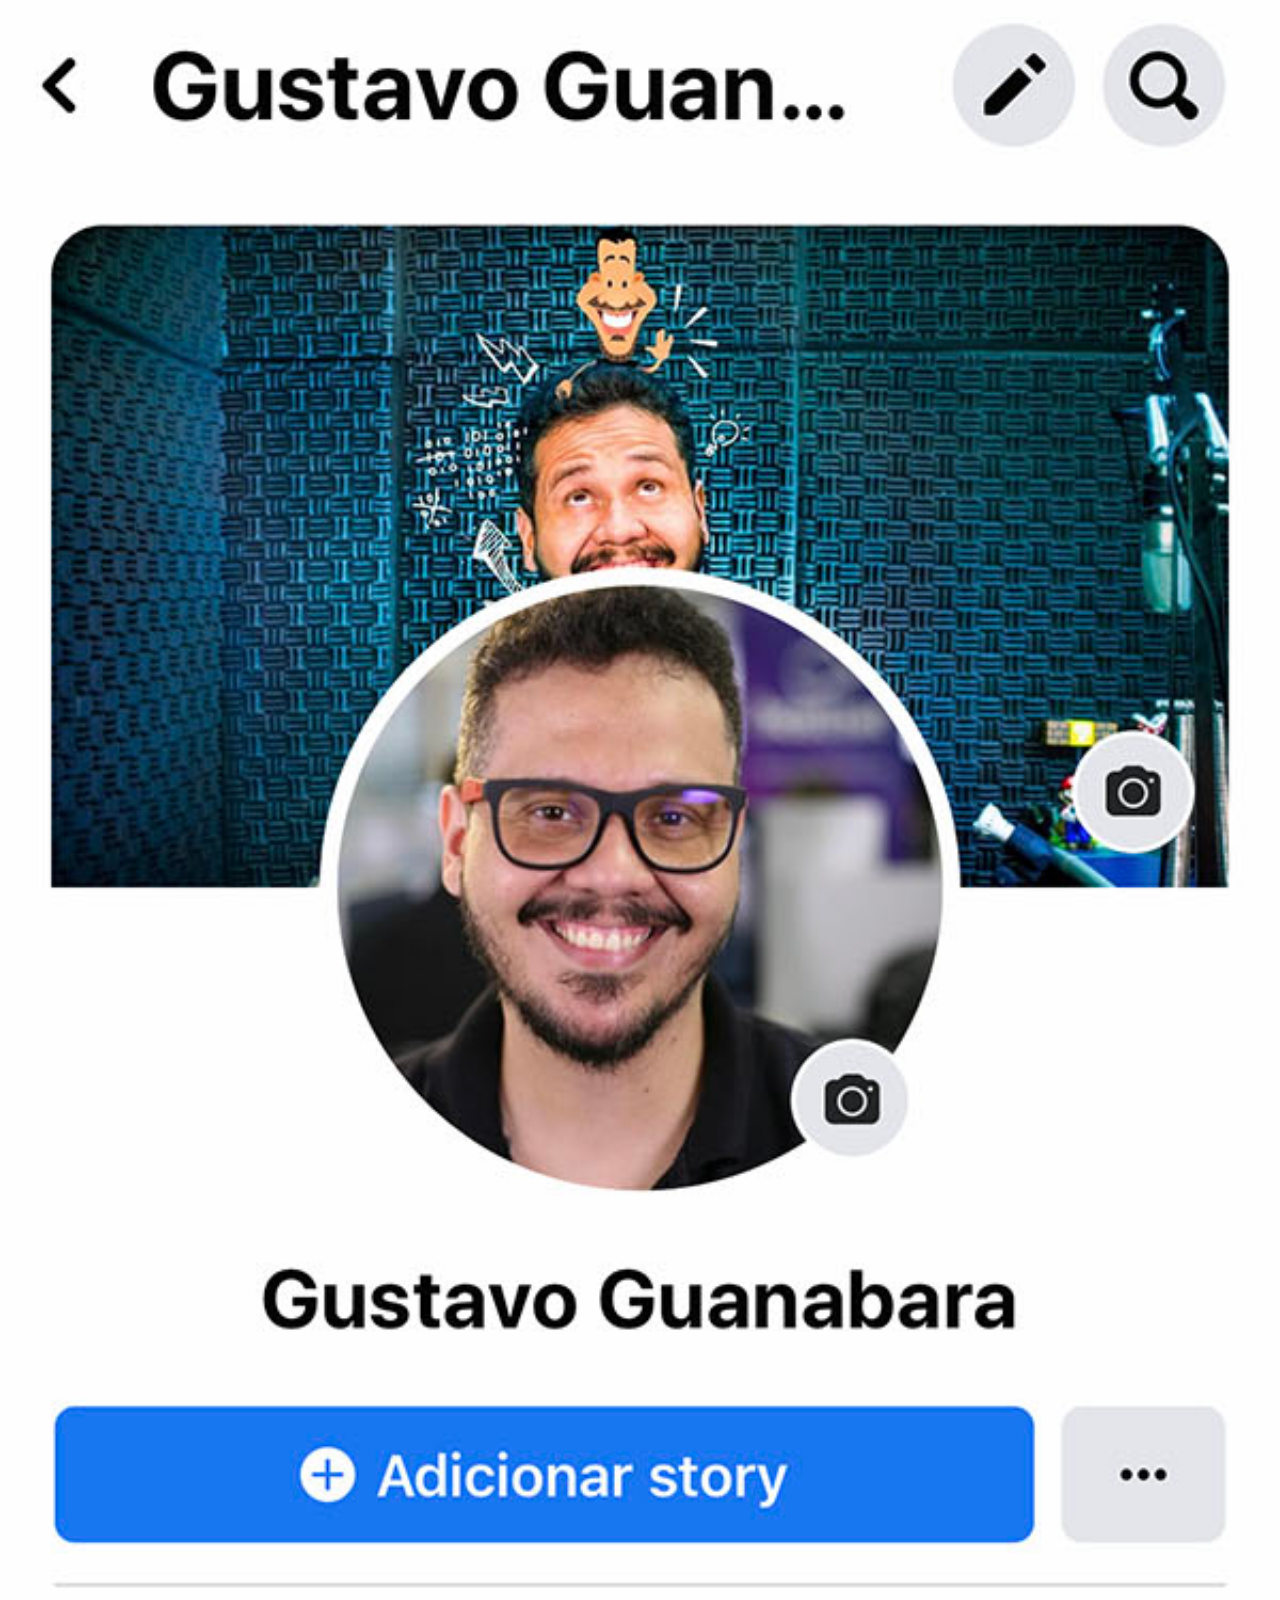
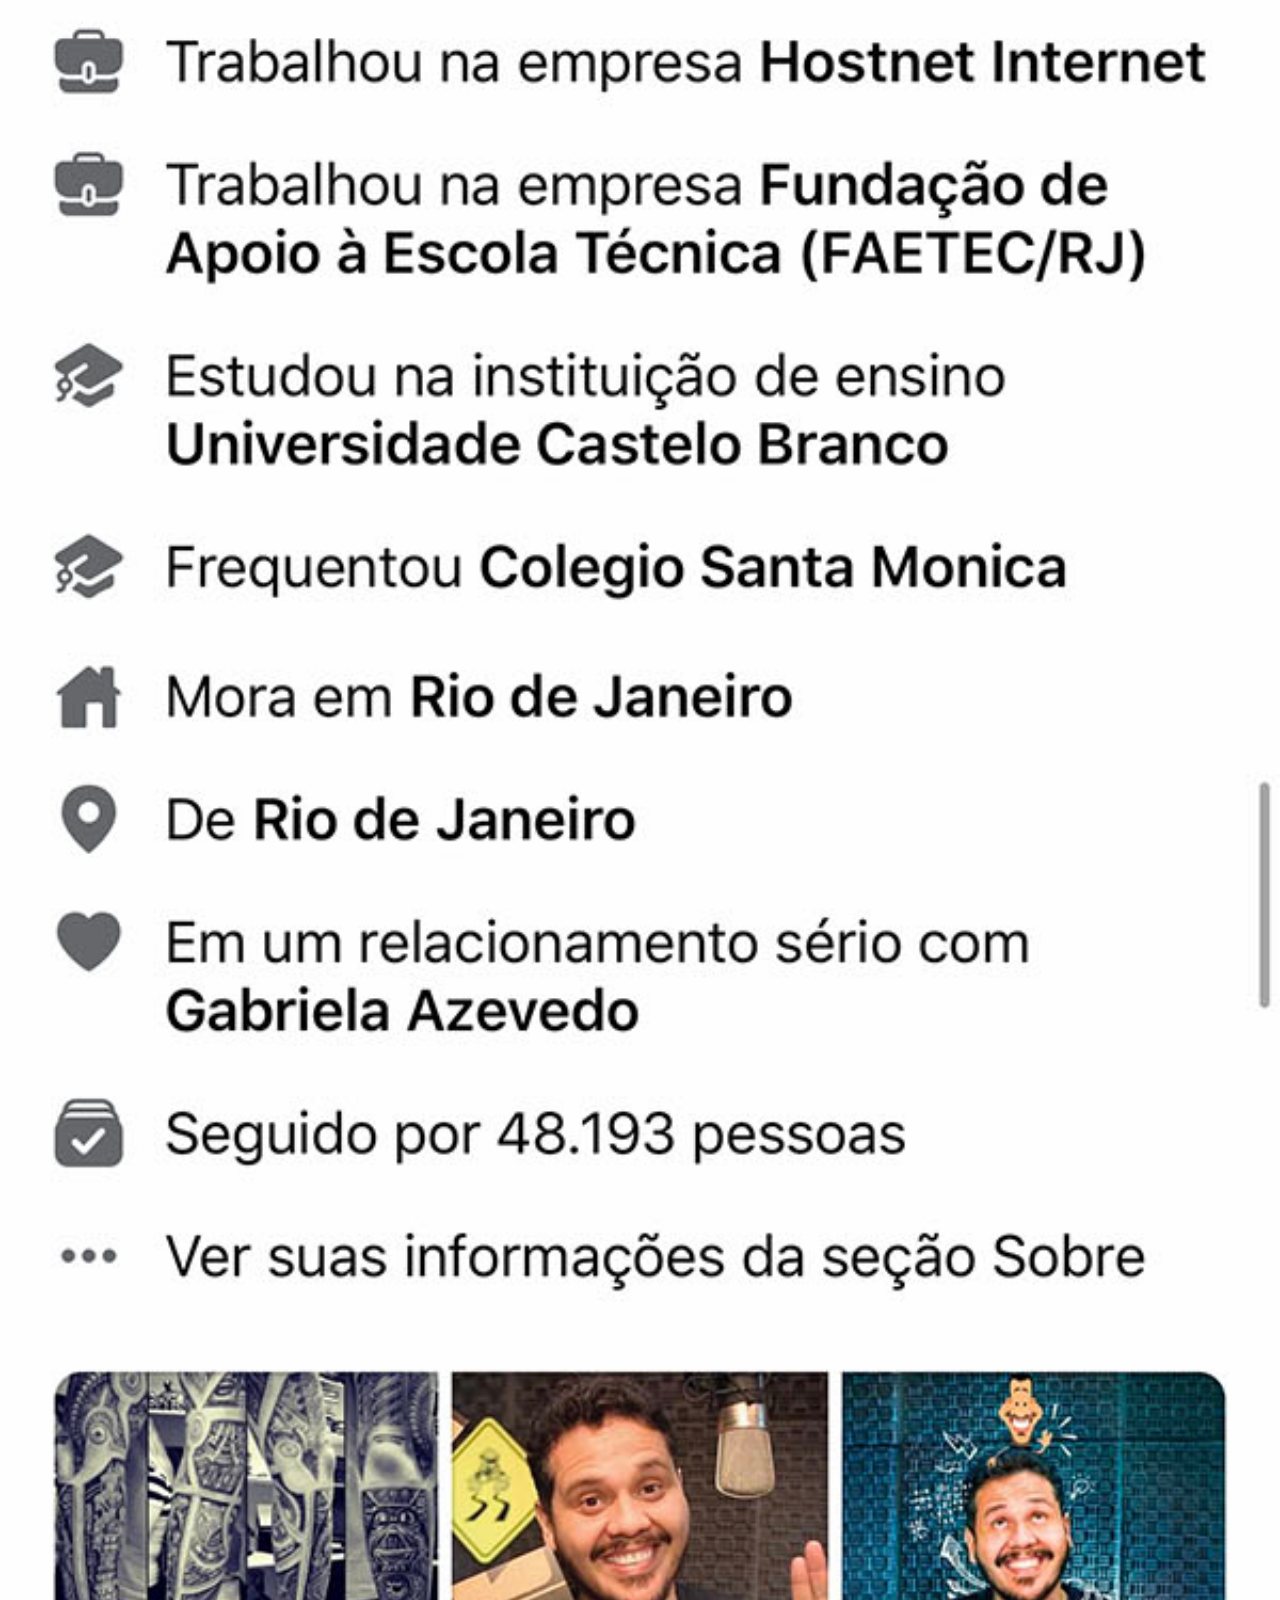
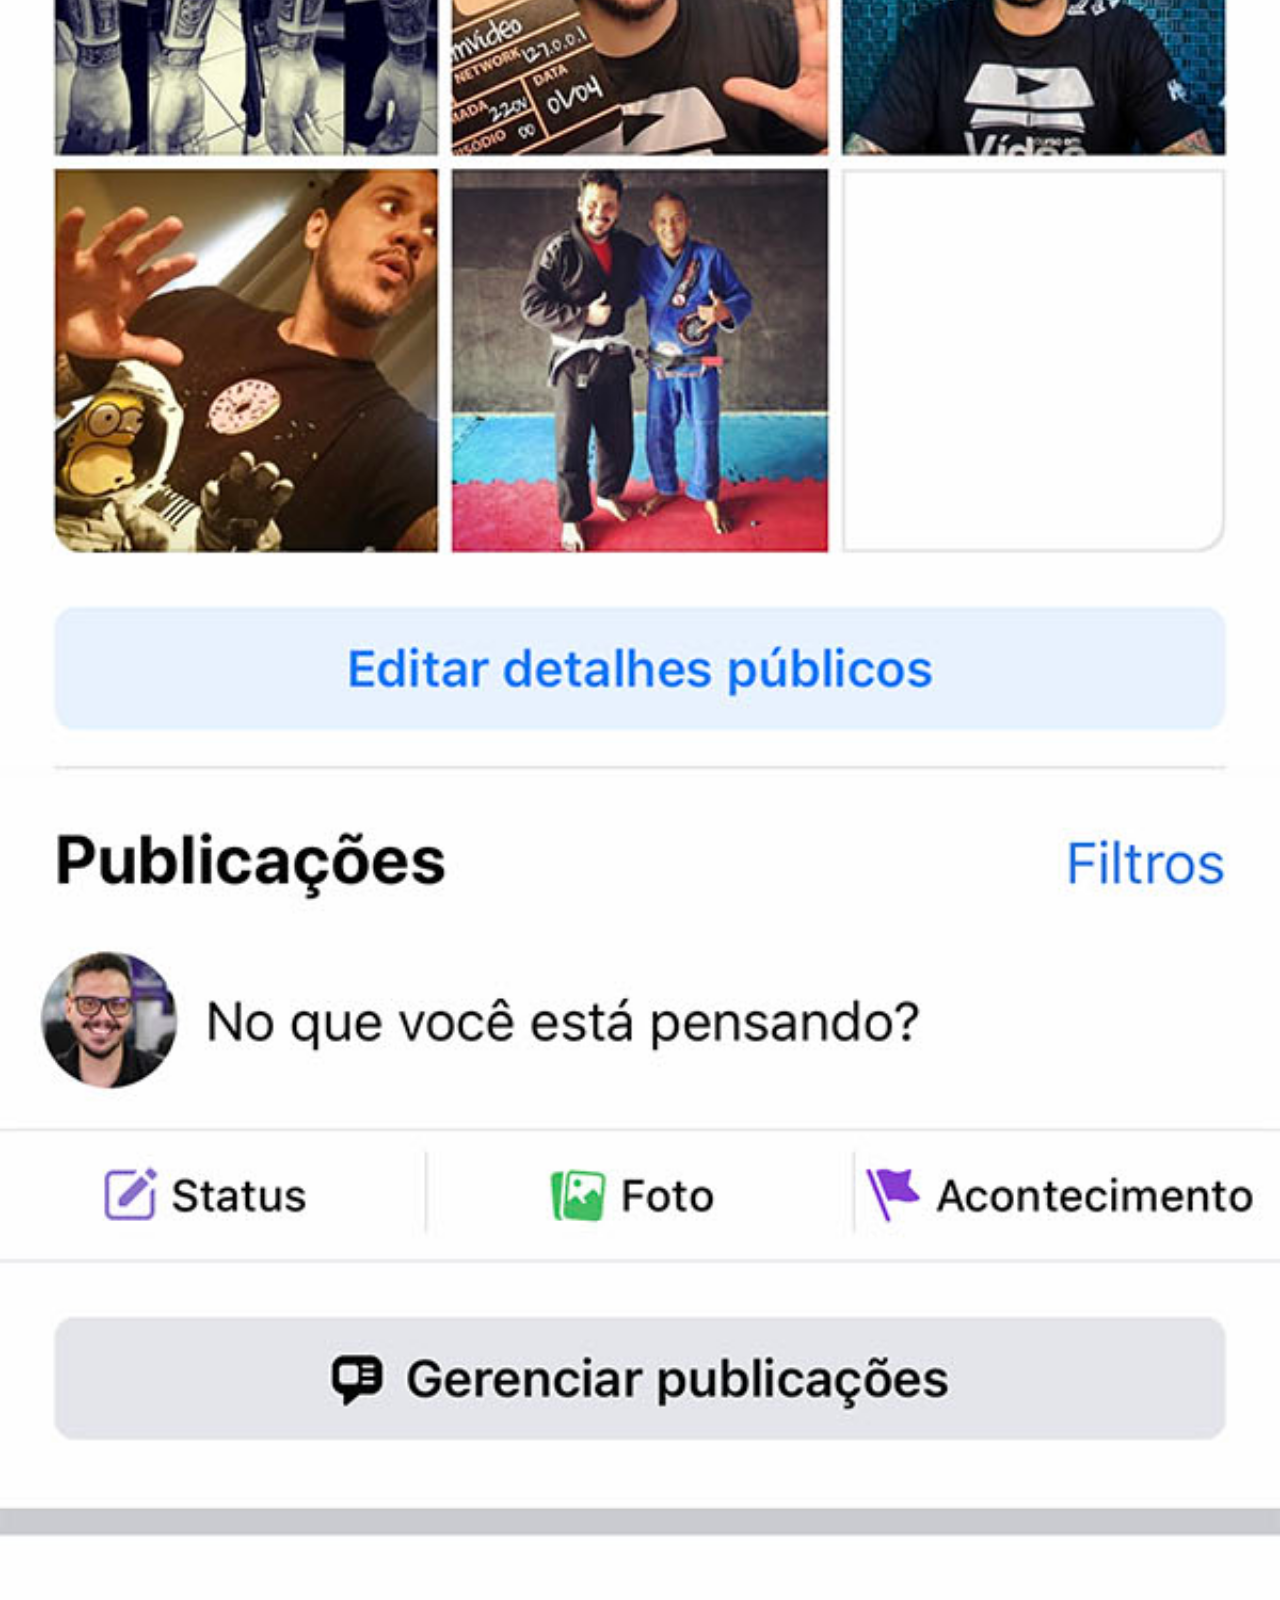
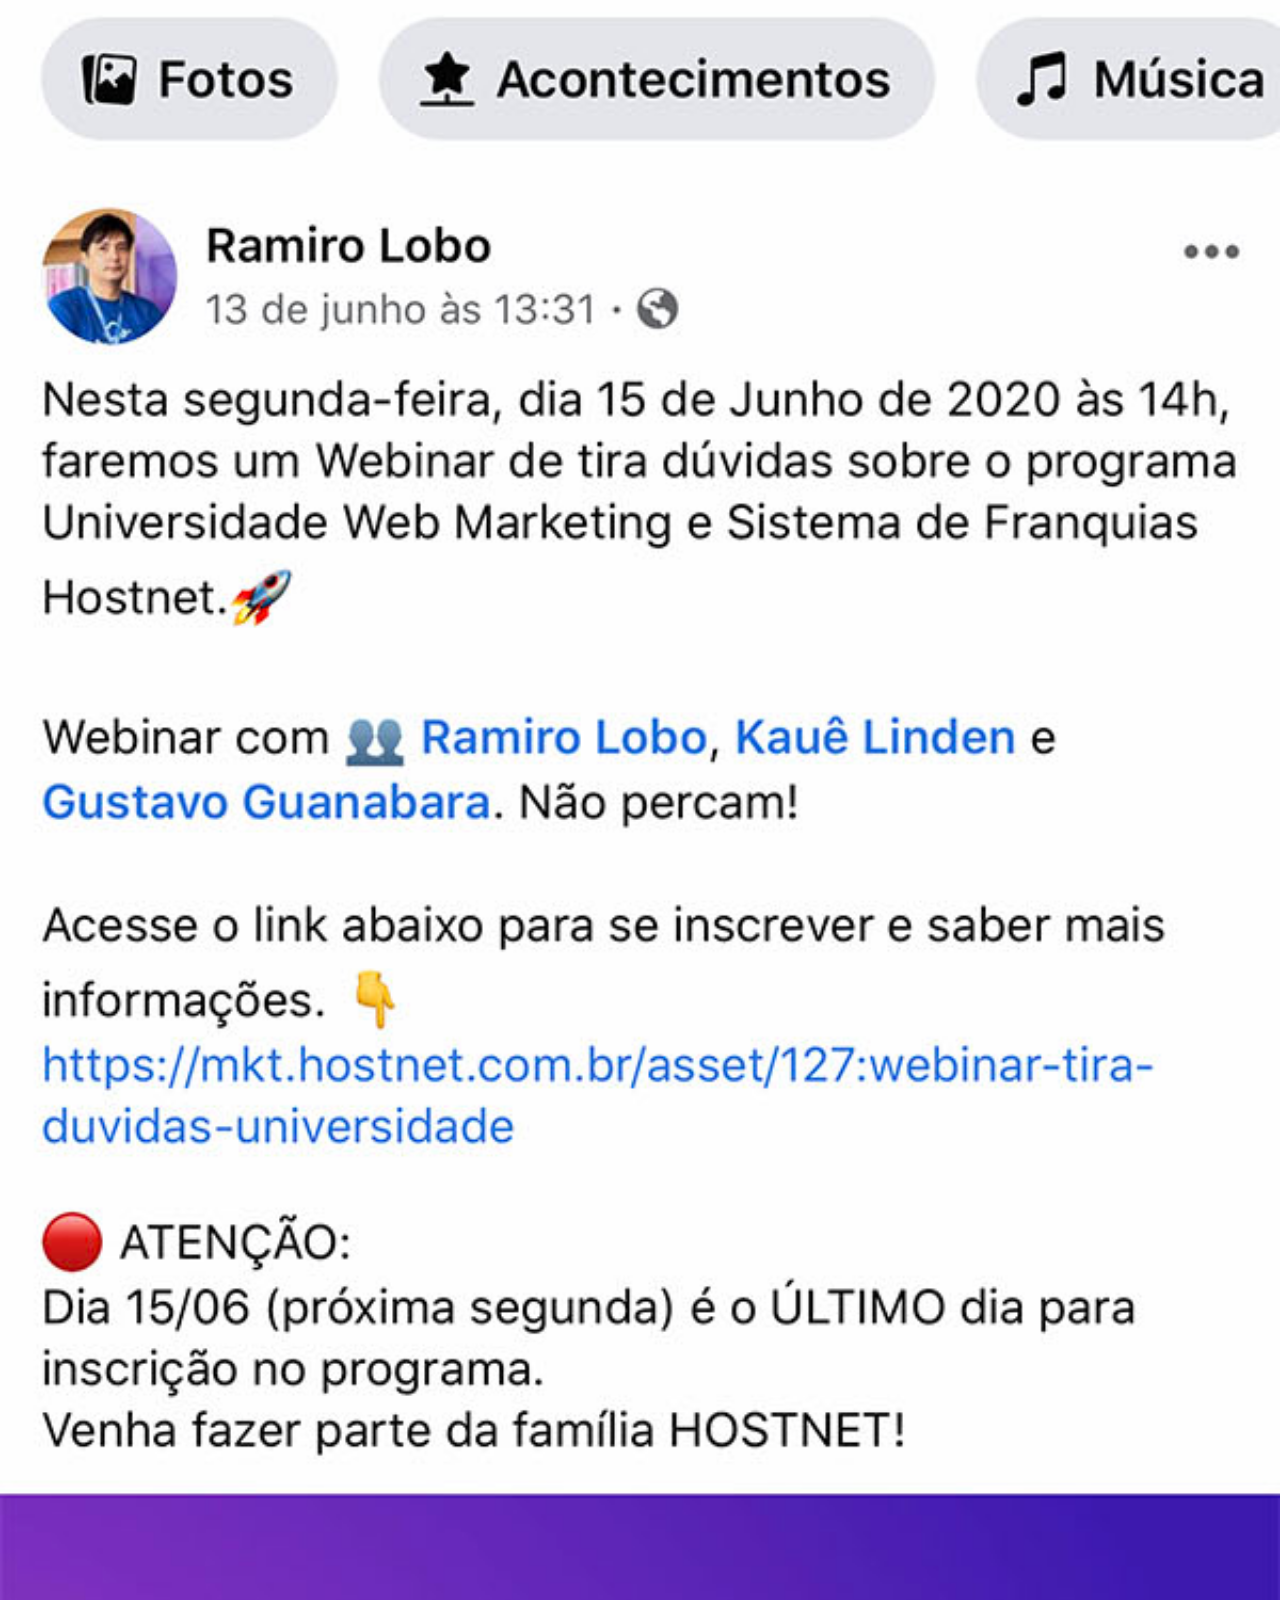
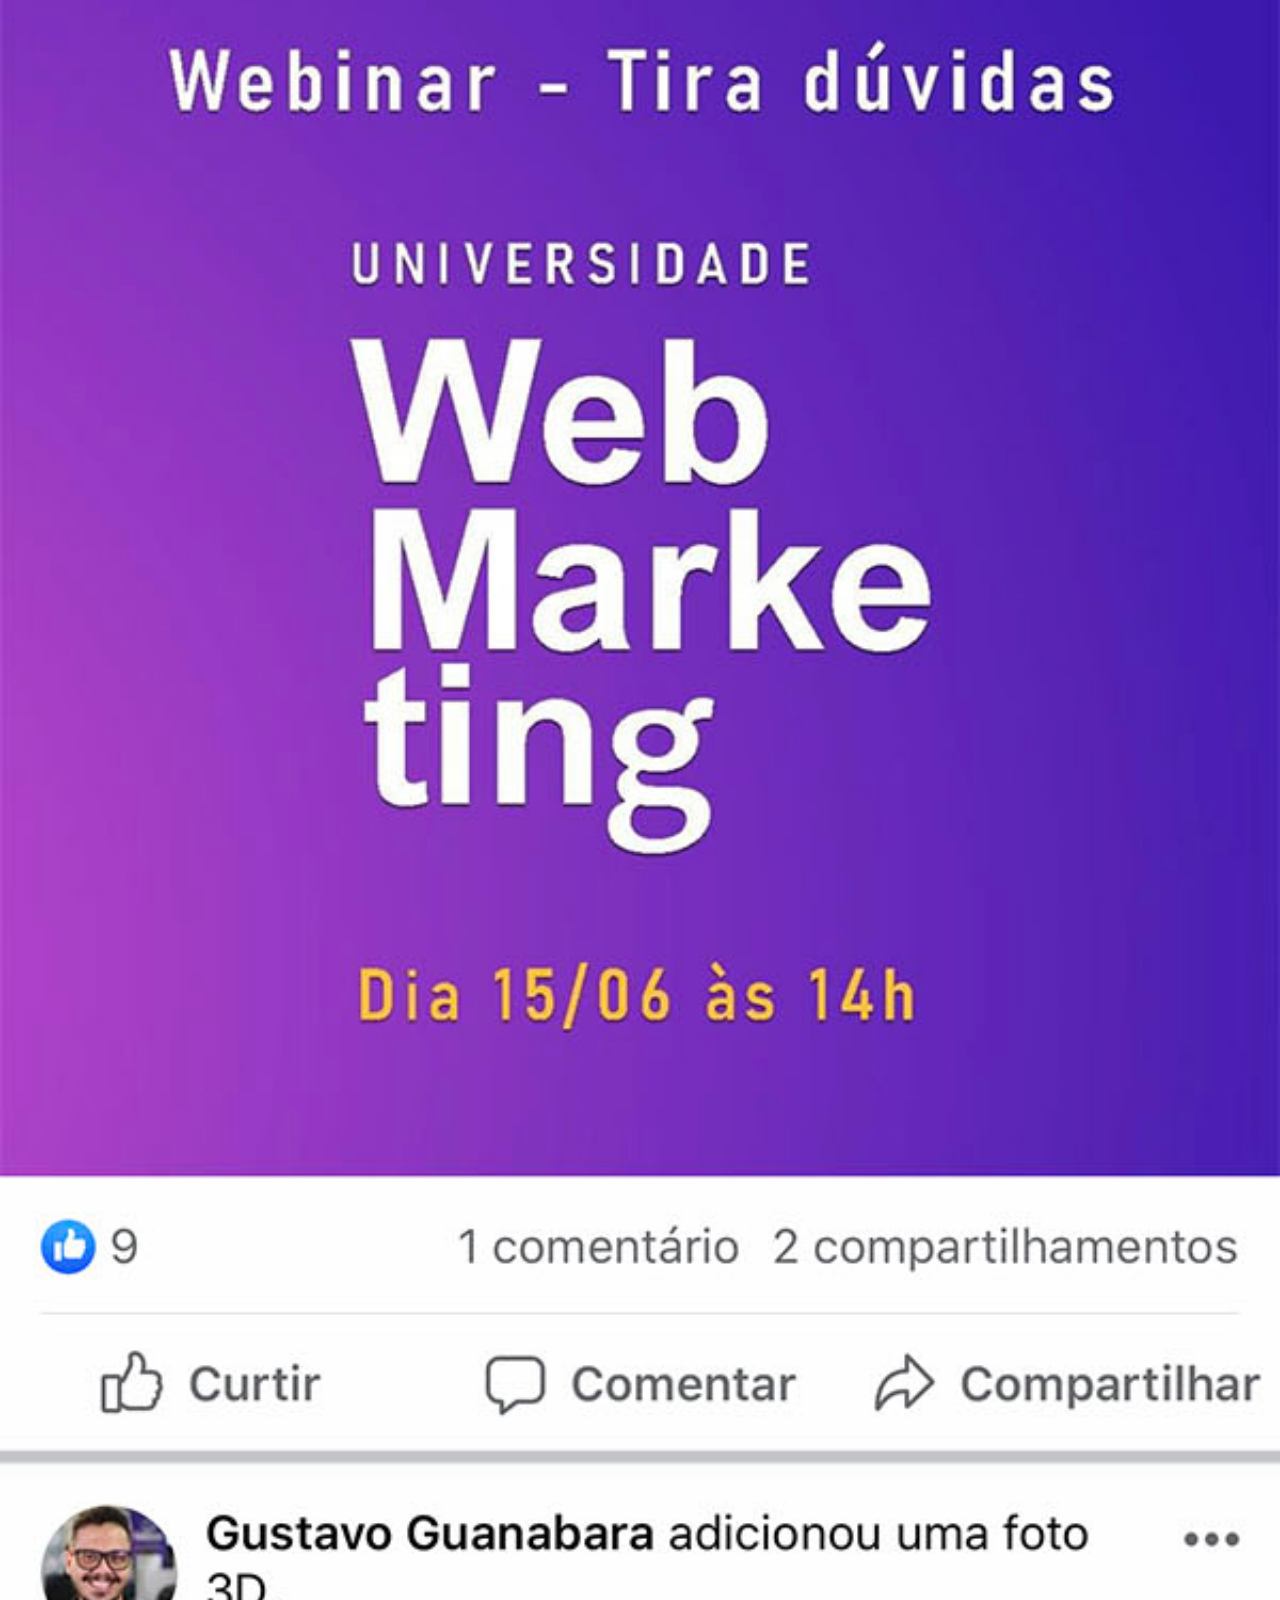
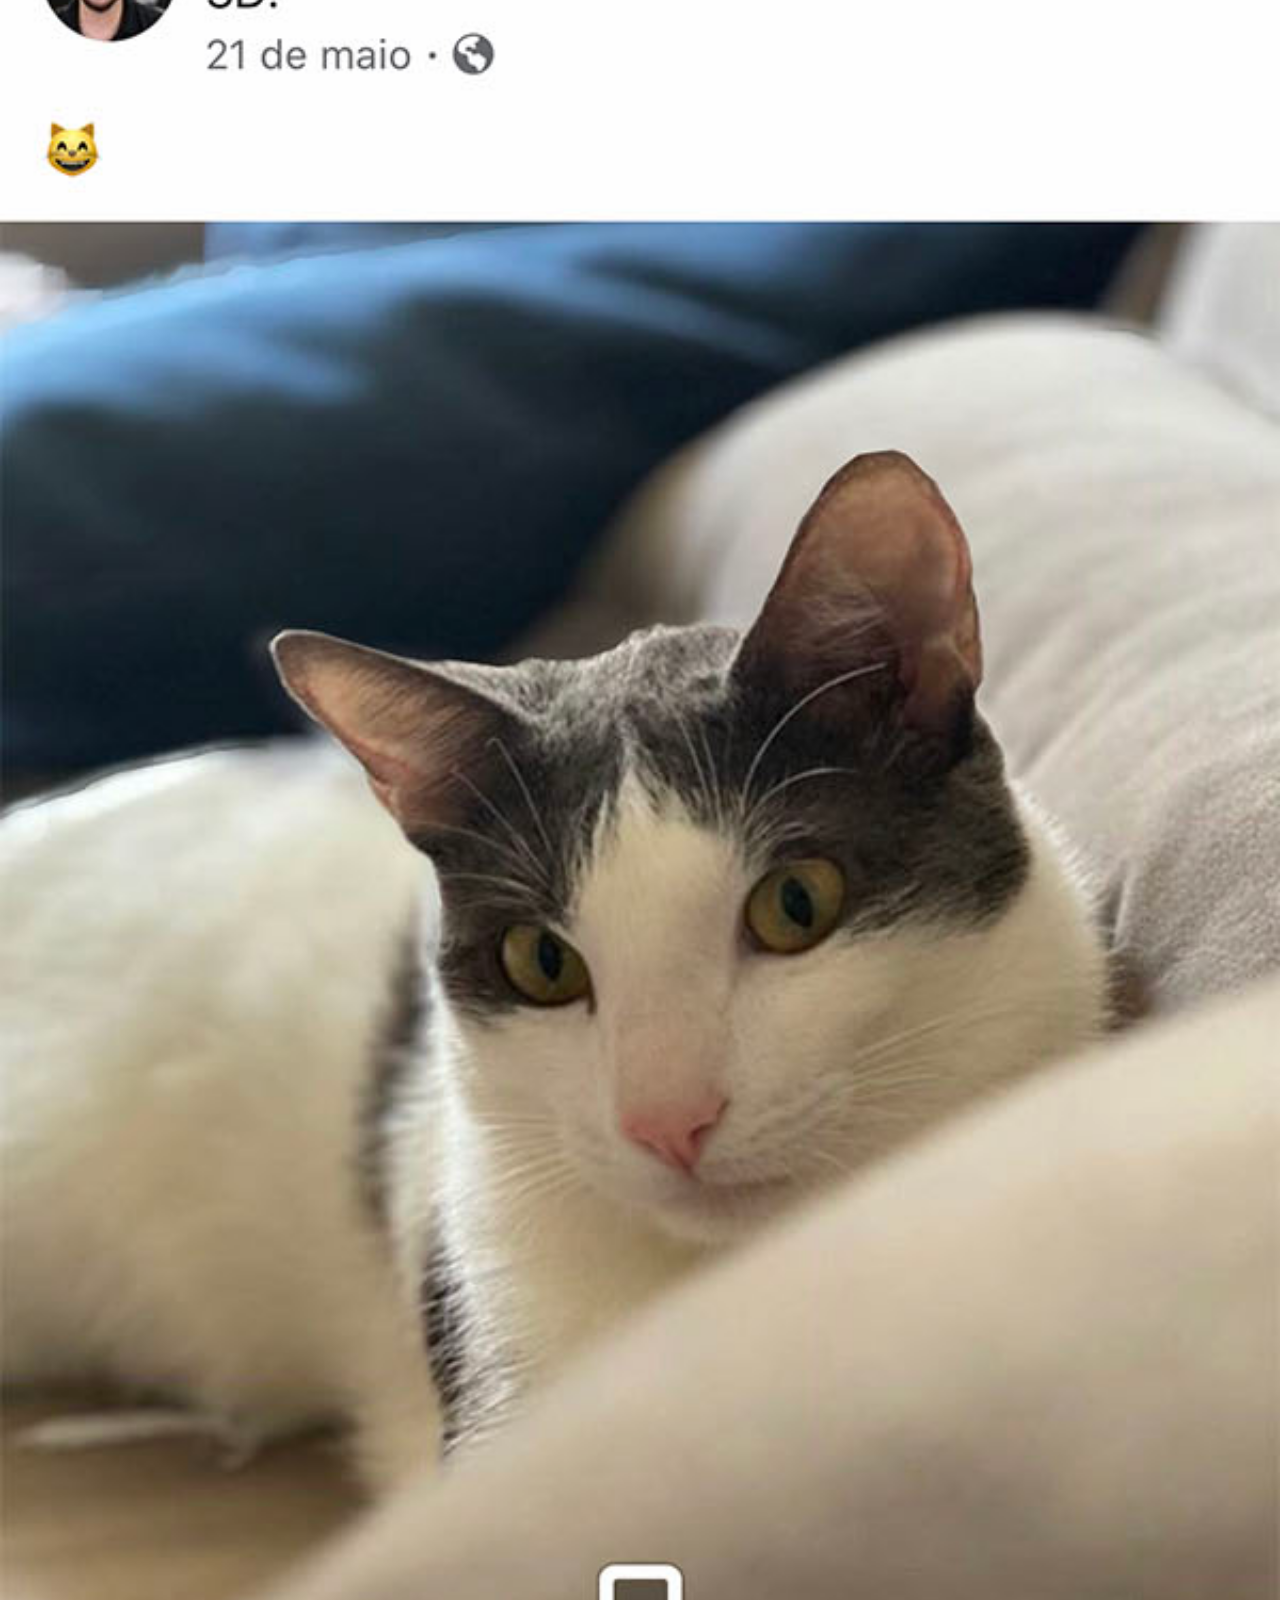
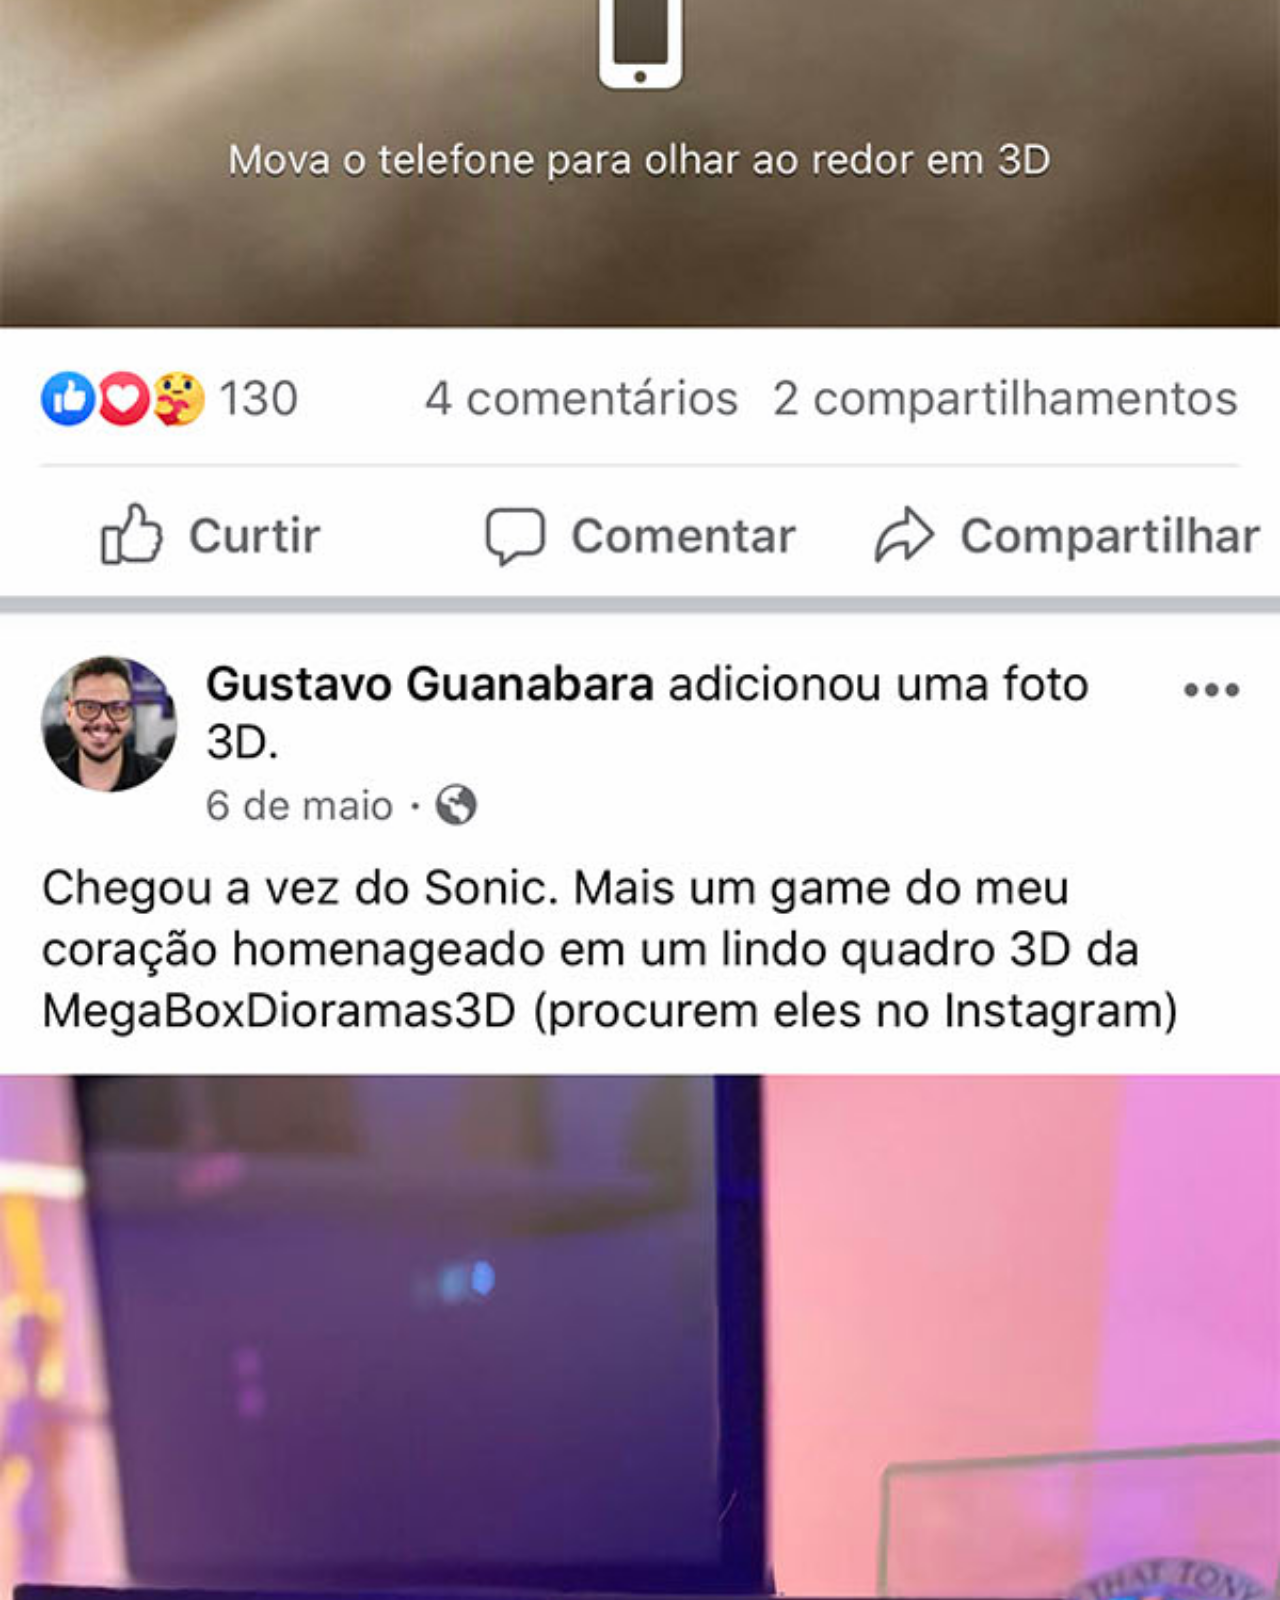
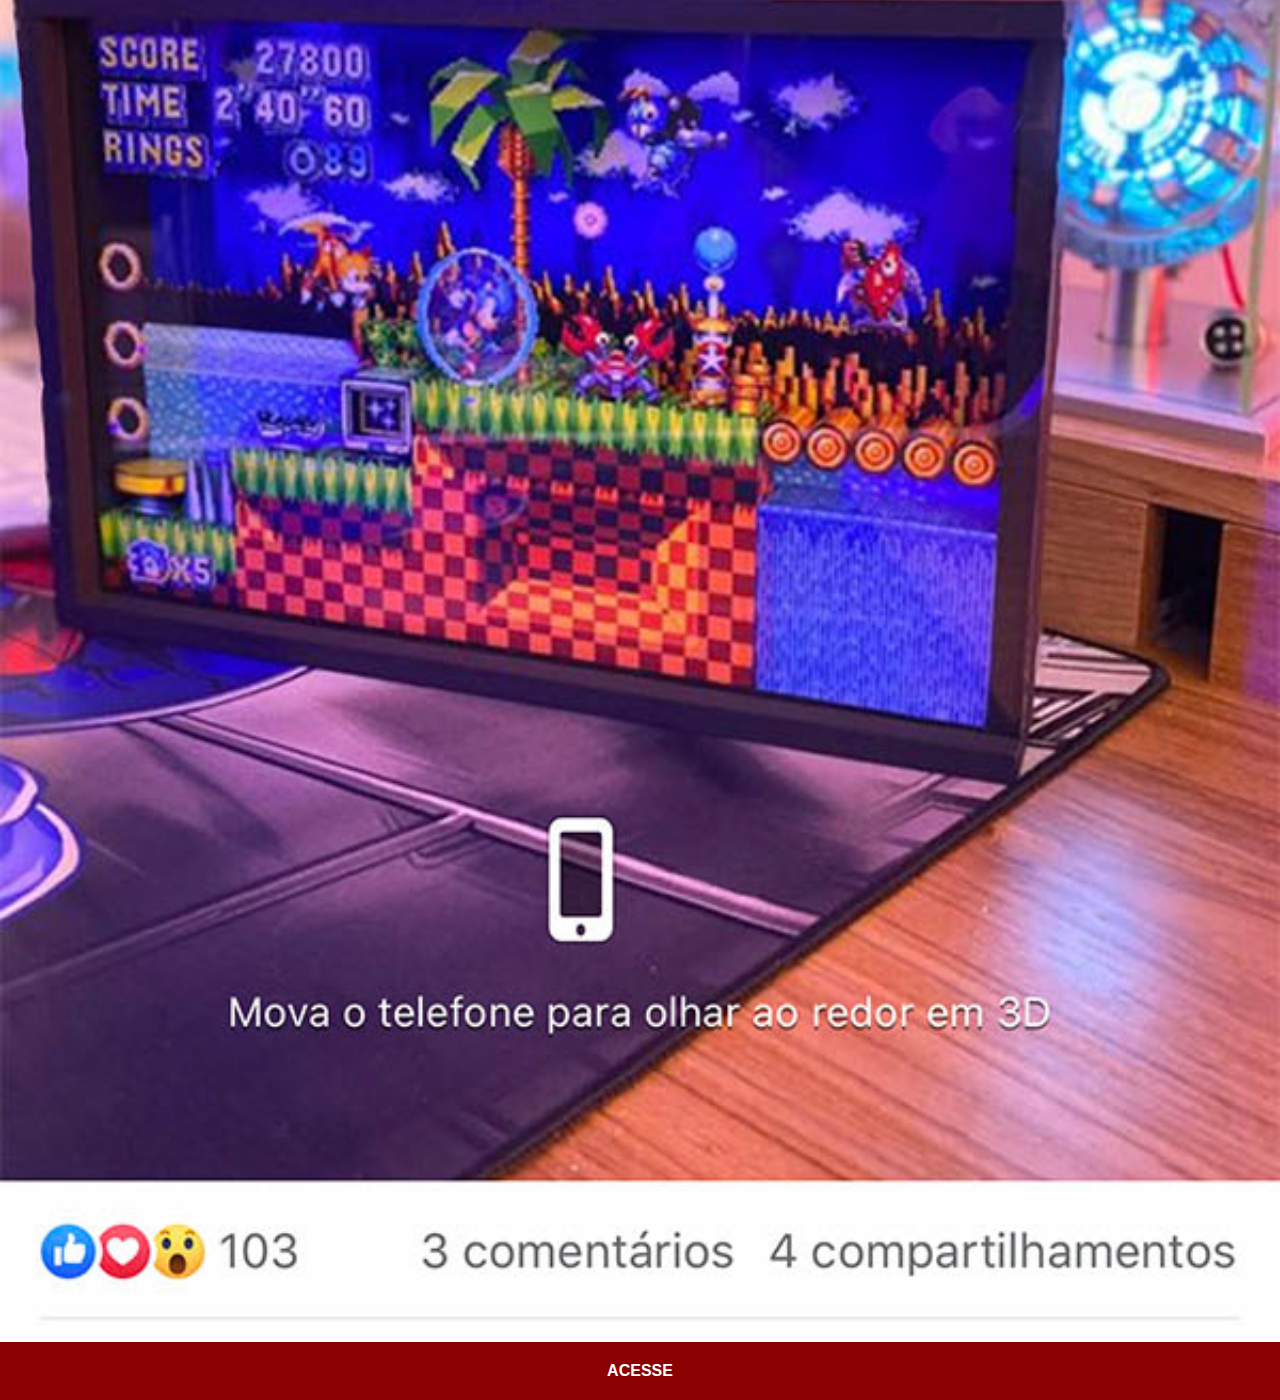
==== facebook.html @ 5b729578 "Projeto Pronto" ====
<!DOCTYPE html>
<html lang="pt-br">
<head>
    <meta charset="UTF-8">
    <meta name="viewport" content="width=device-width, initial-scale=1.0">
    <title>facebook</title>
    <link rel="stylesheet" href="estilos/socials.css">
</head>
<body>
    <img src="imagens/tela-facebook.jpg" alt="facebook">
    <a href="https://www.facebook.com/gustavoguanabara" target="_blank">ACESSE
    </a>
</body>
</html>
---- estilos/socials.css ----
@charset "UTF-8";

  *{
    margin: 0px;
    padding: 0px;
    font-family: Arial, Helvetica, sans-serif;
   }

   /*TIRAR O SCROLL DA PAGINA
   Para tirar o scroll foi utilizado esse webkit*/
   ::-webkit-scrollbar{
    width: 0px;
    height: 0px;
   }

   img{
    width: 100vw;
   }

   a{
    display: block;
    color: white;
    background-color: darkred;
    padding: 20px;
    text-align: center;
    font-weight: bolder;
    text-decoration: none;
   }
   a:hover{
    background-color: red;
   }
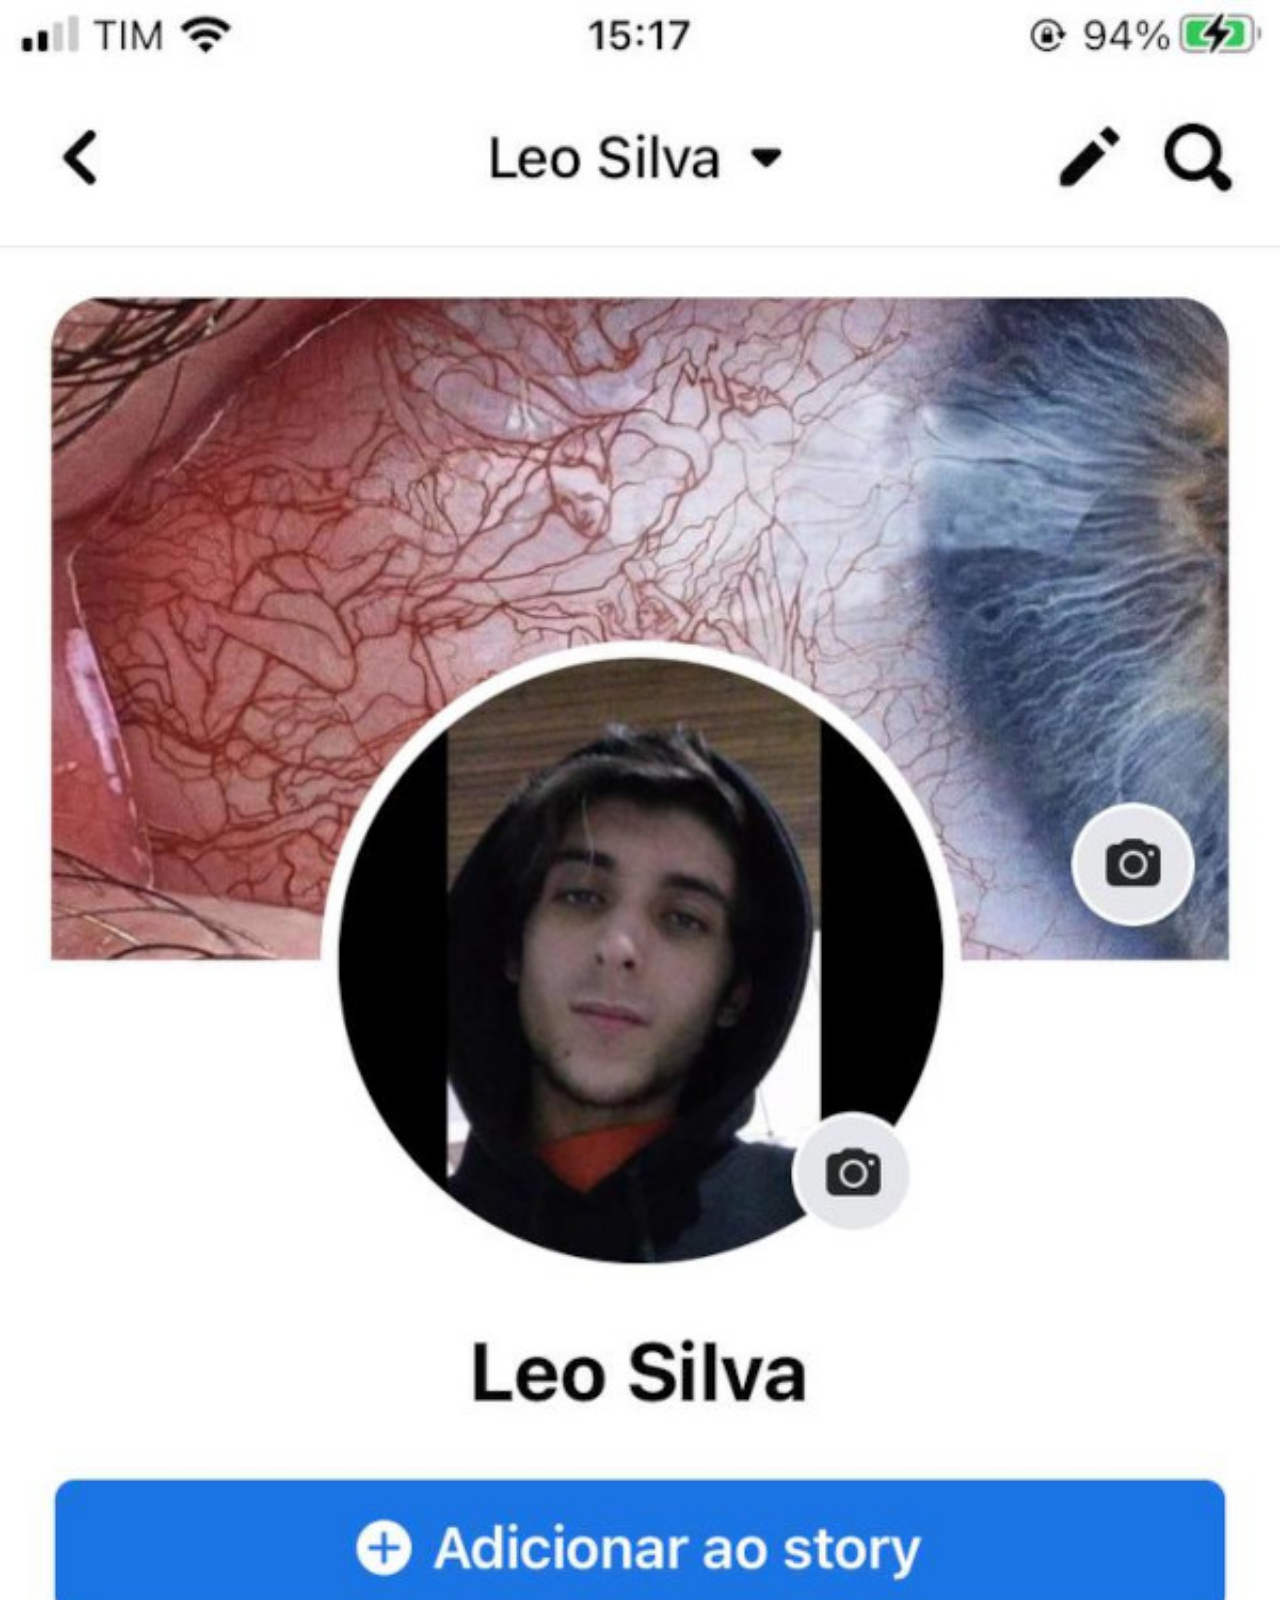
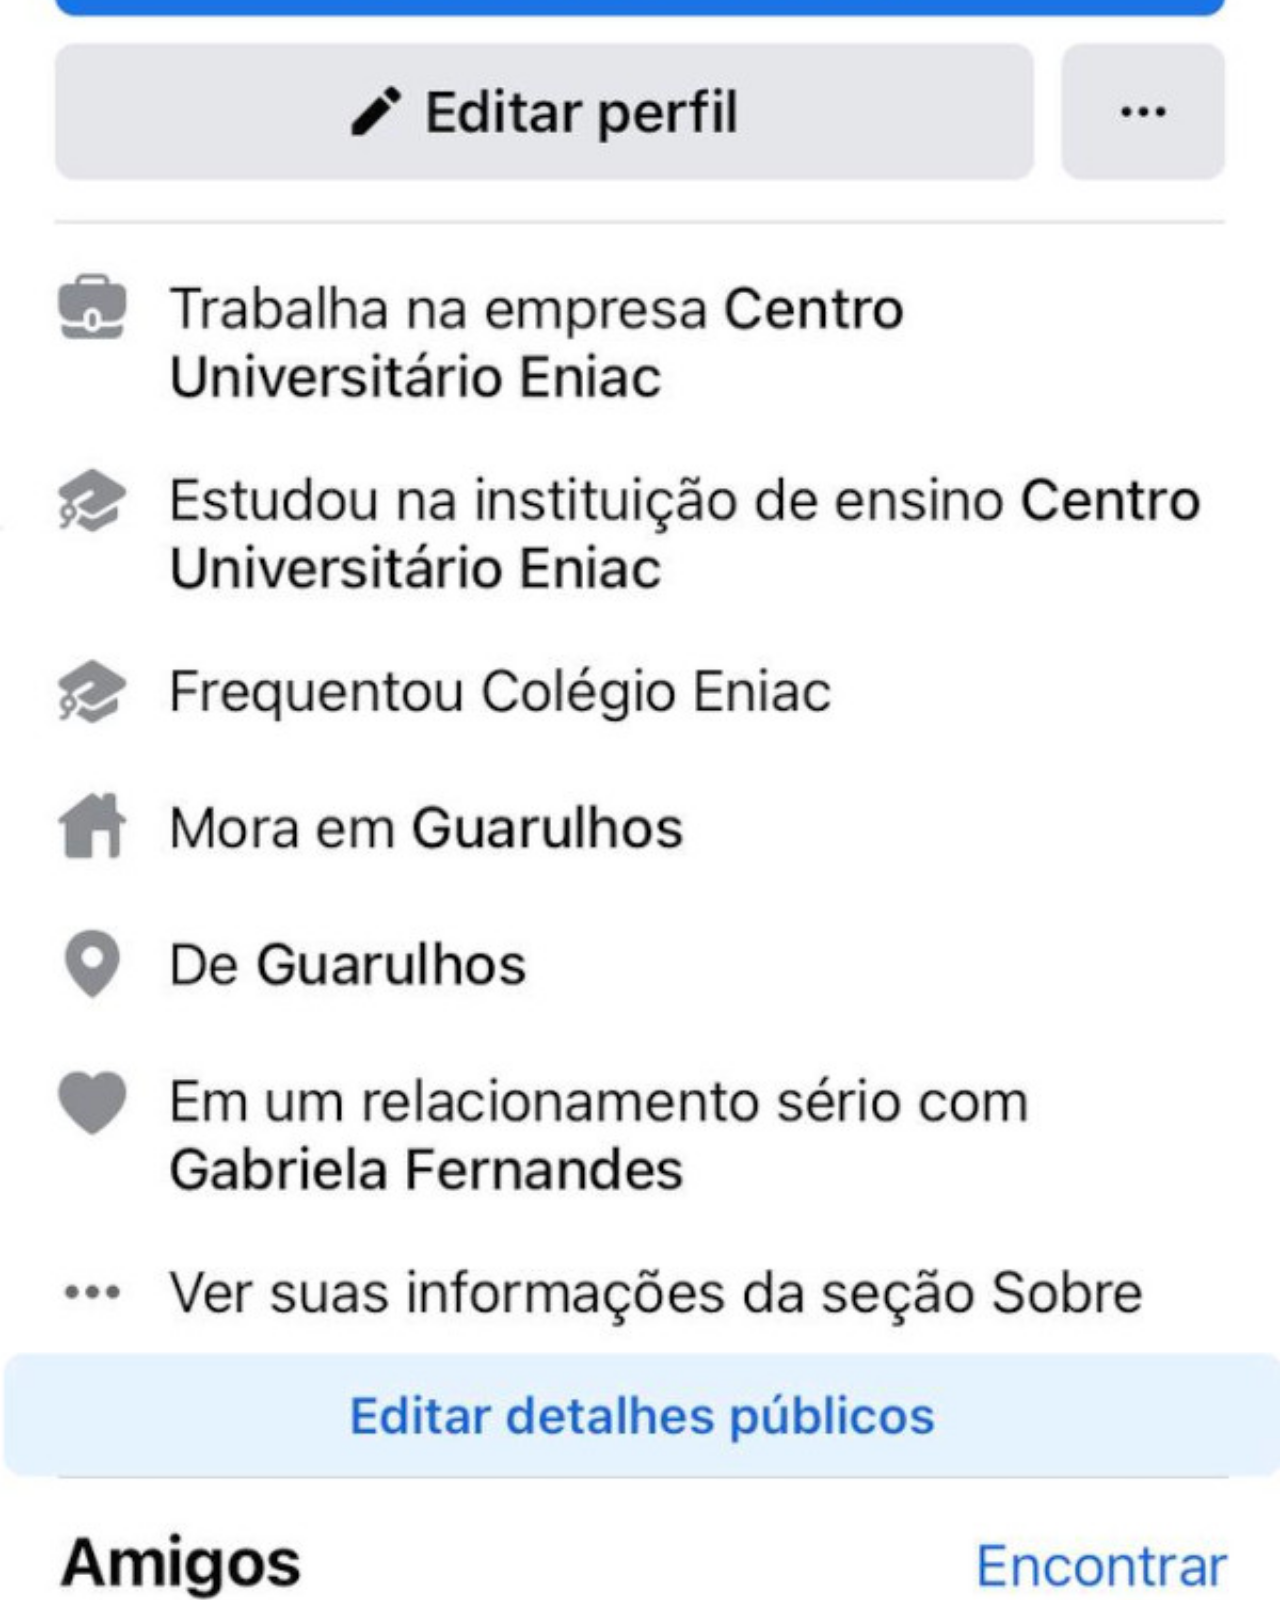
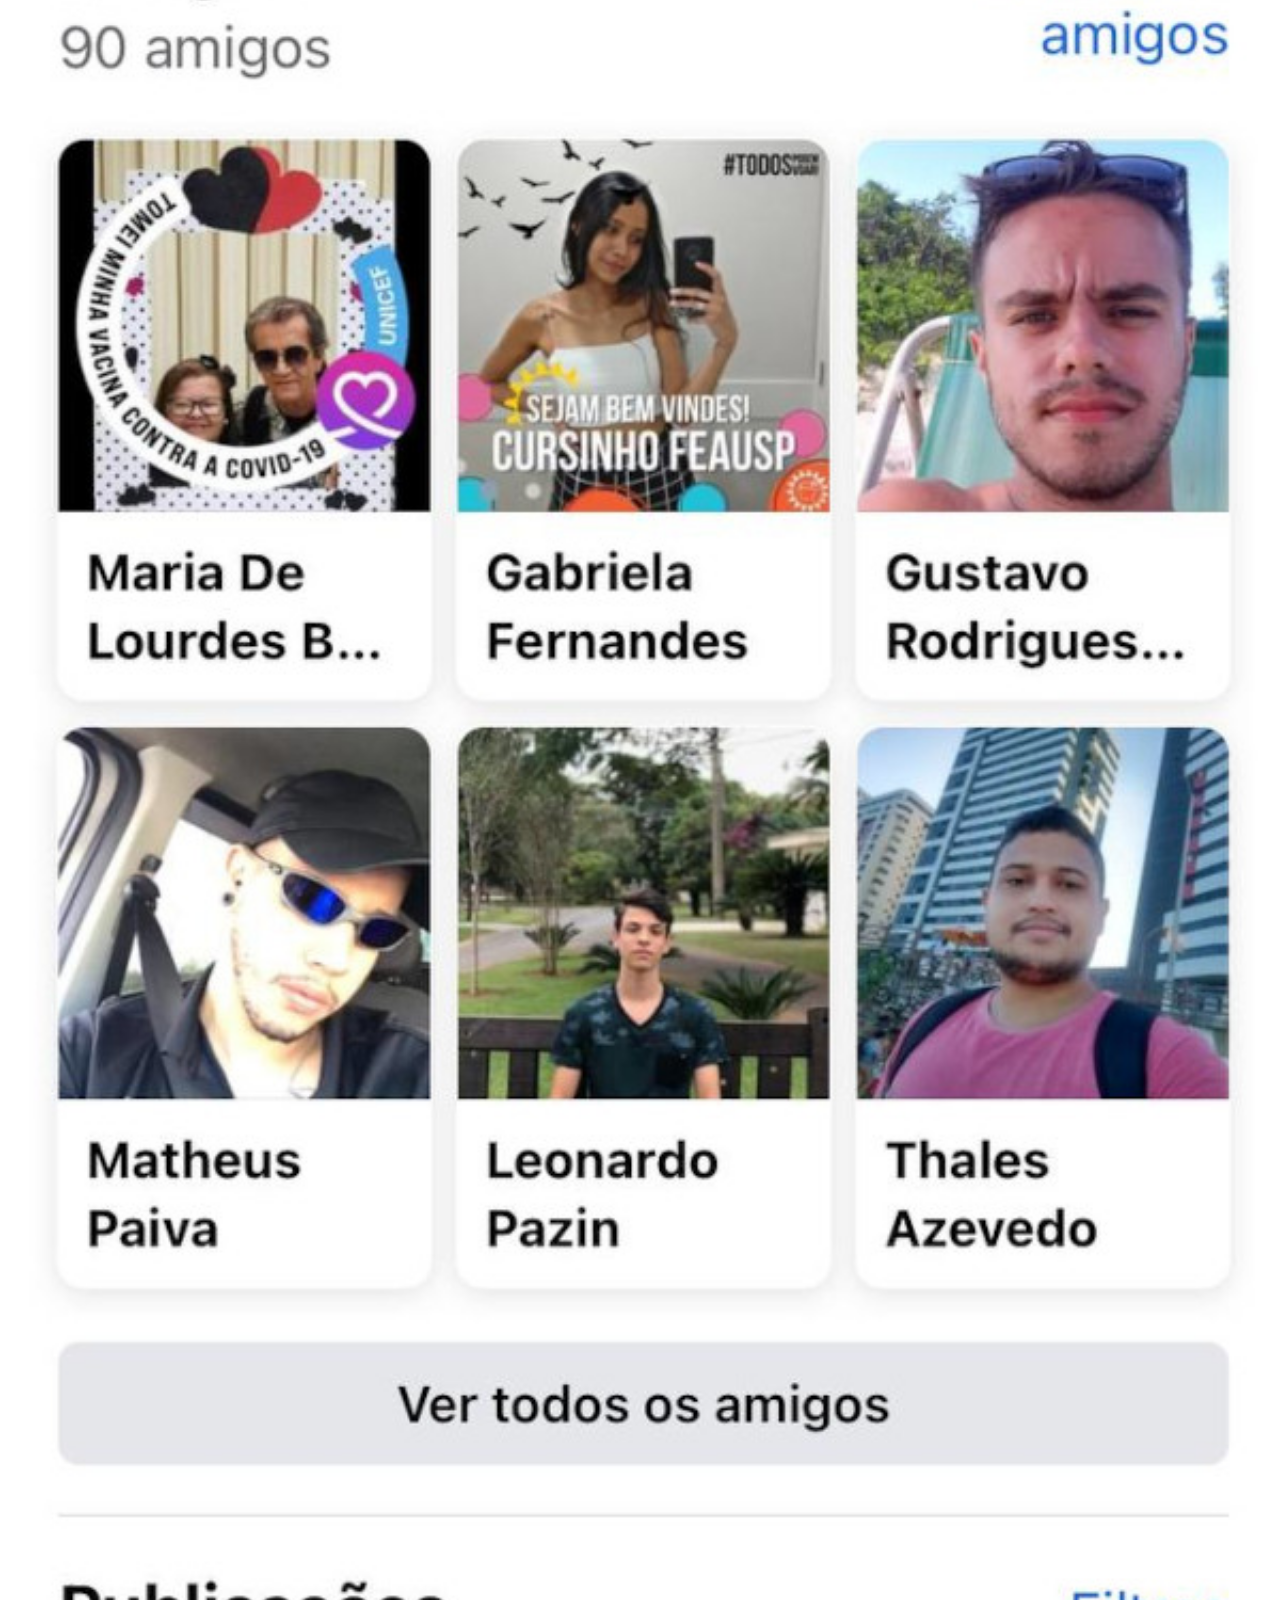
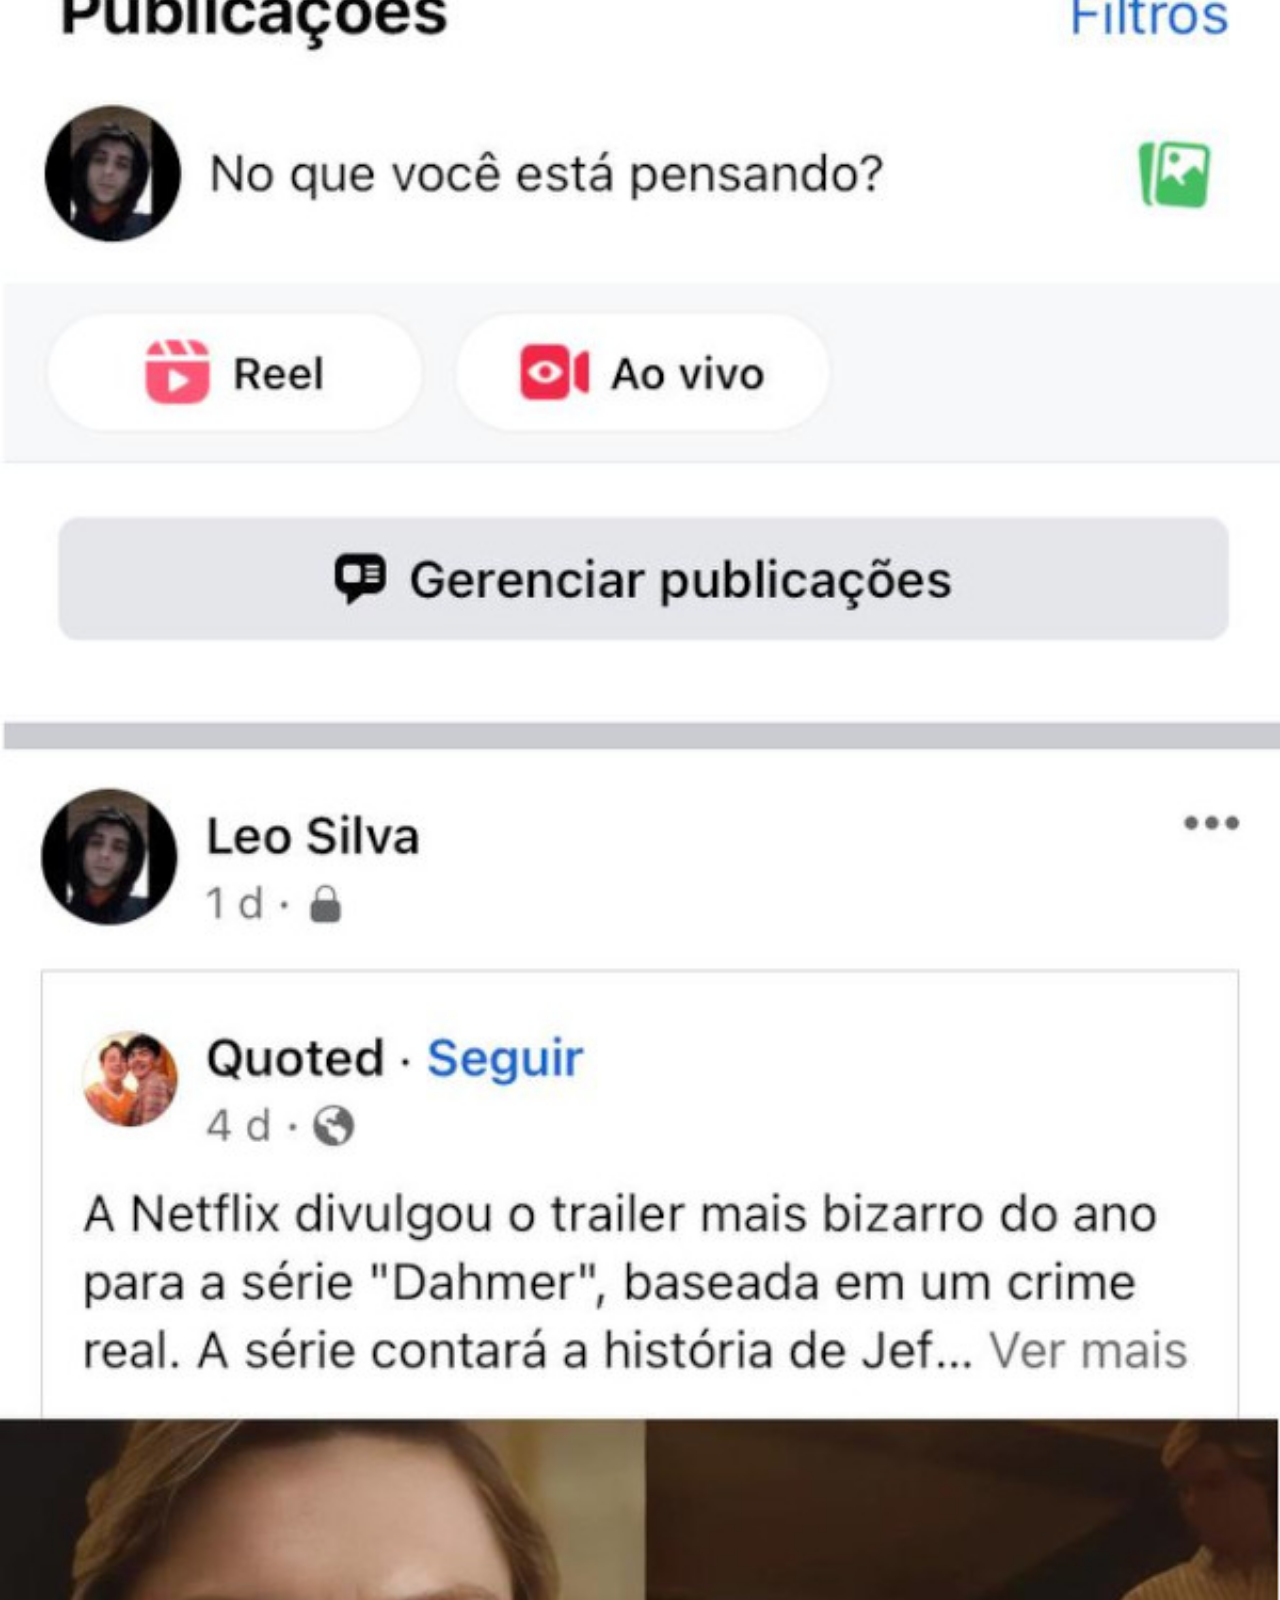
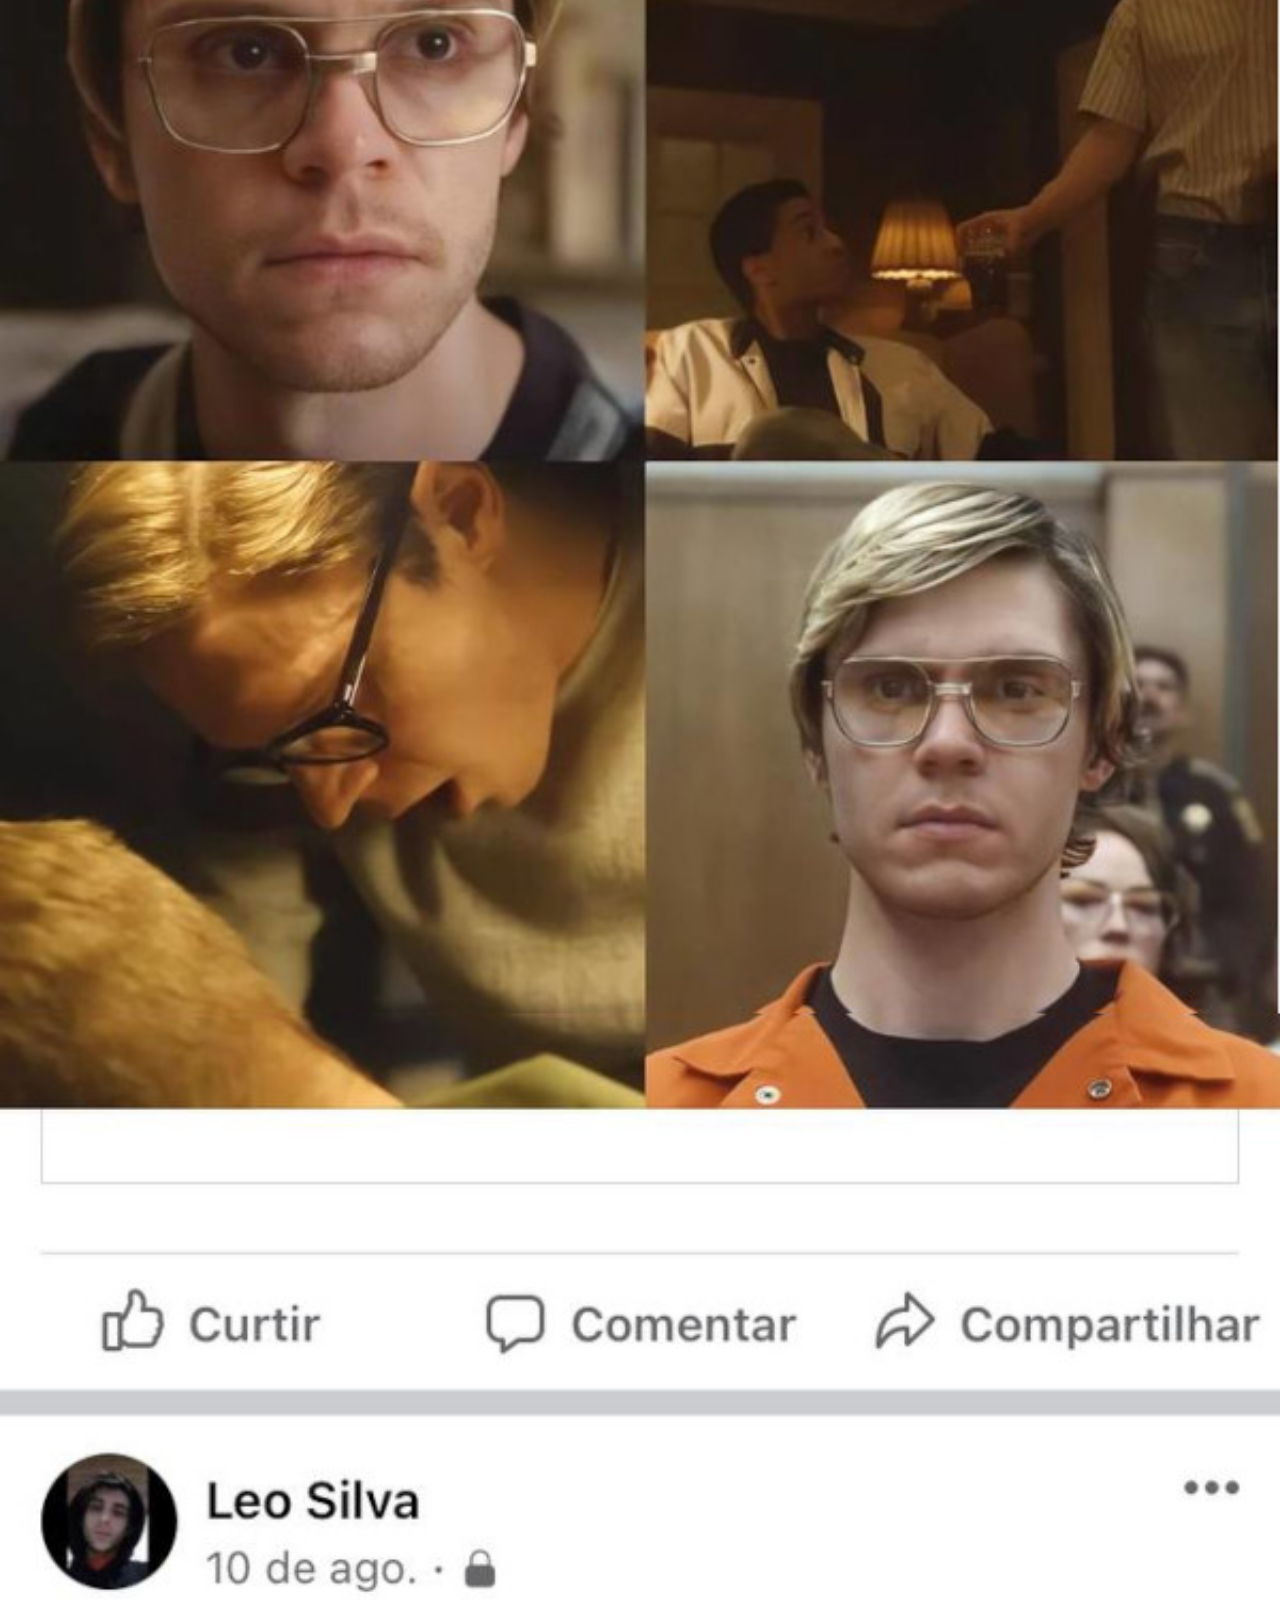
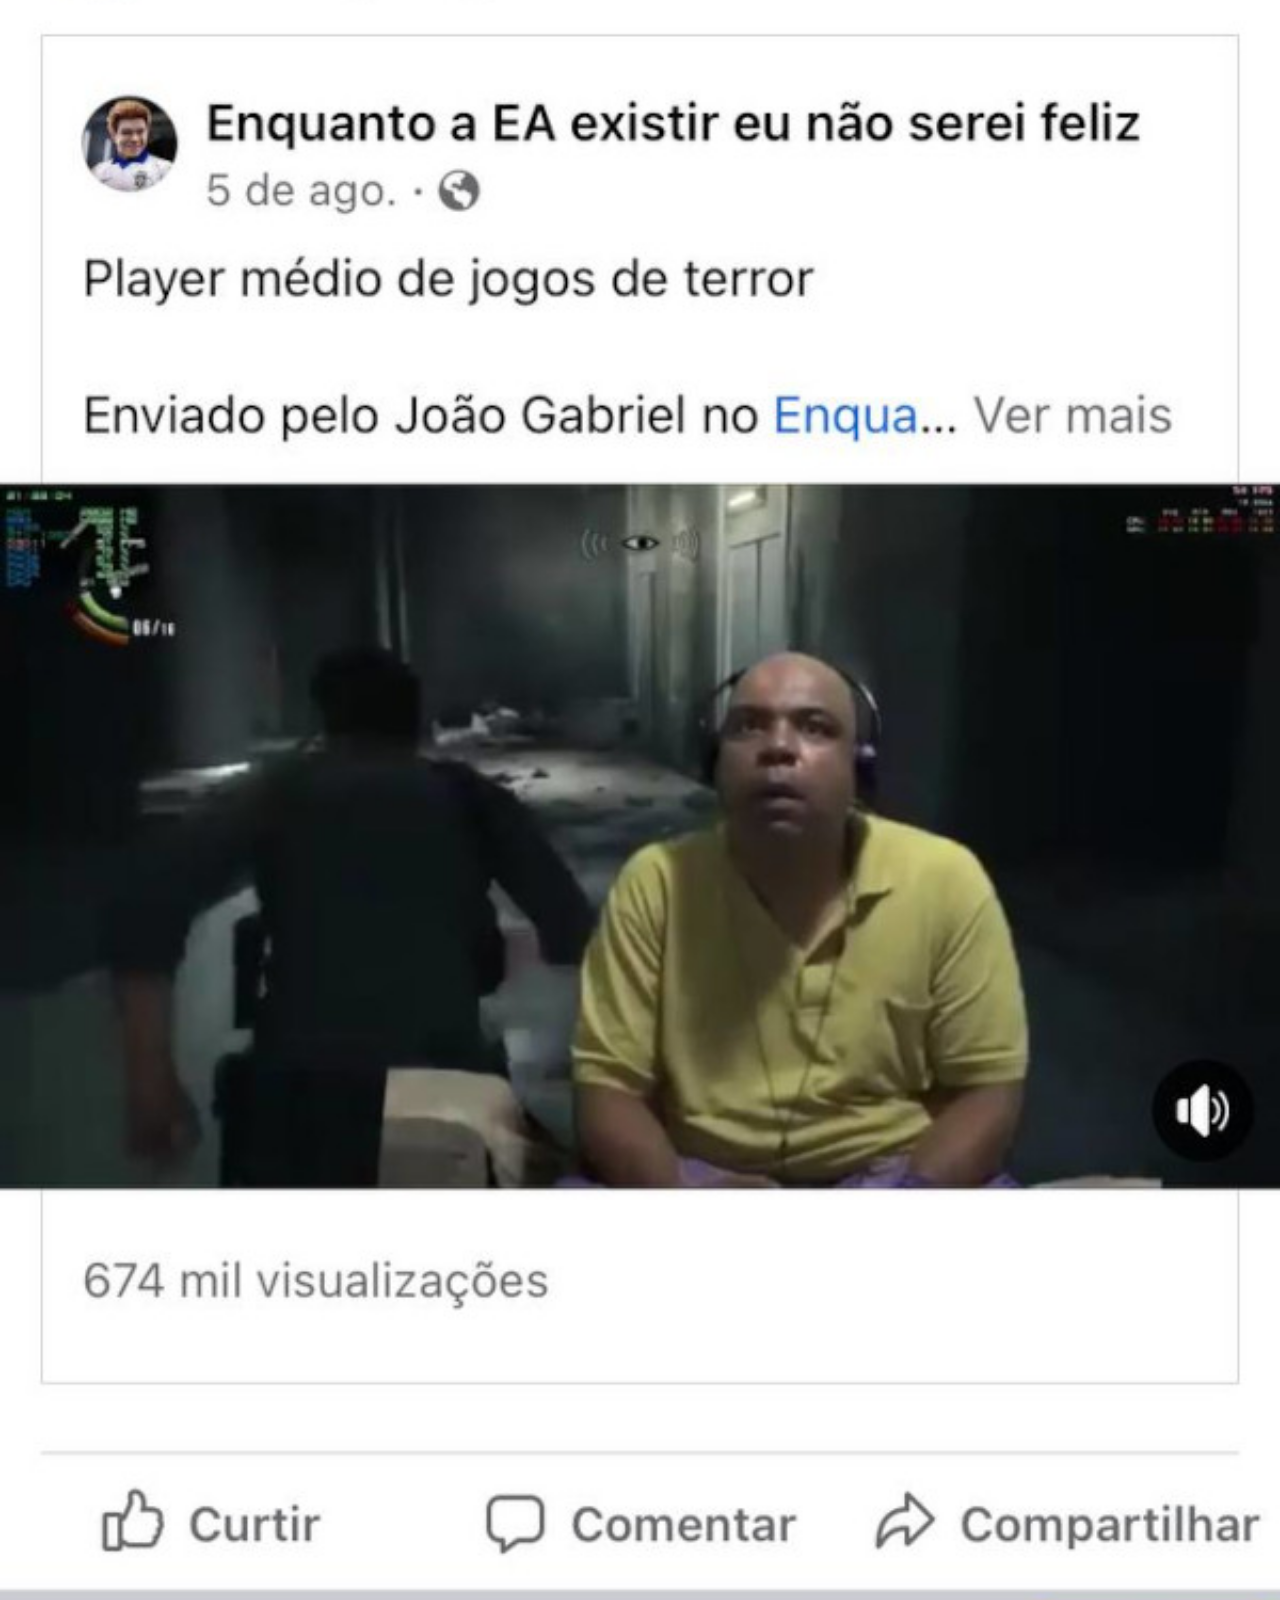
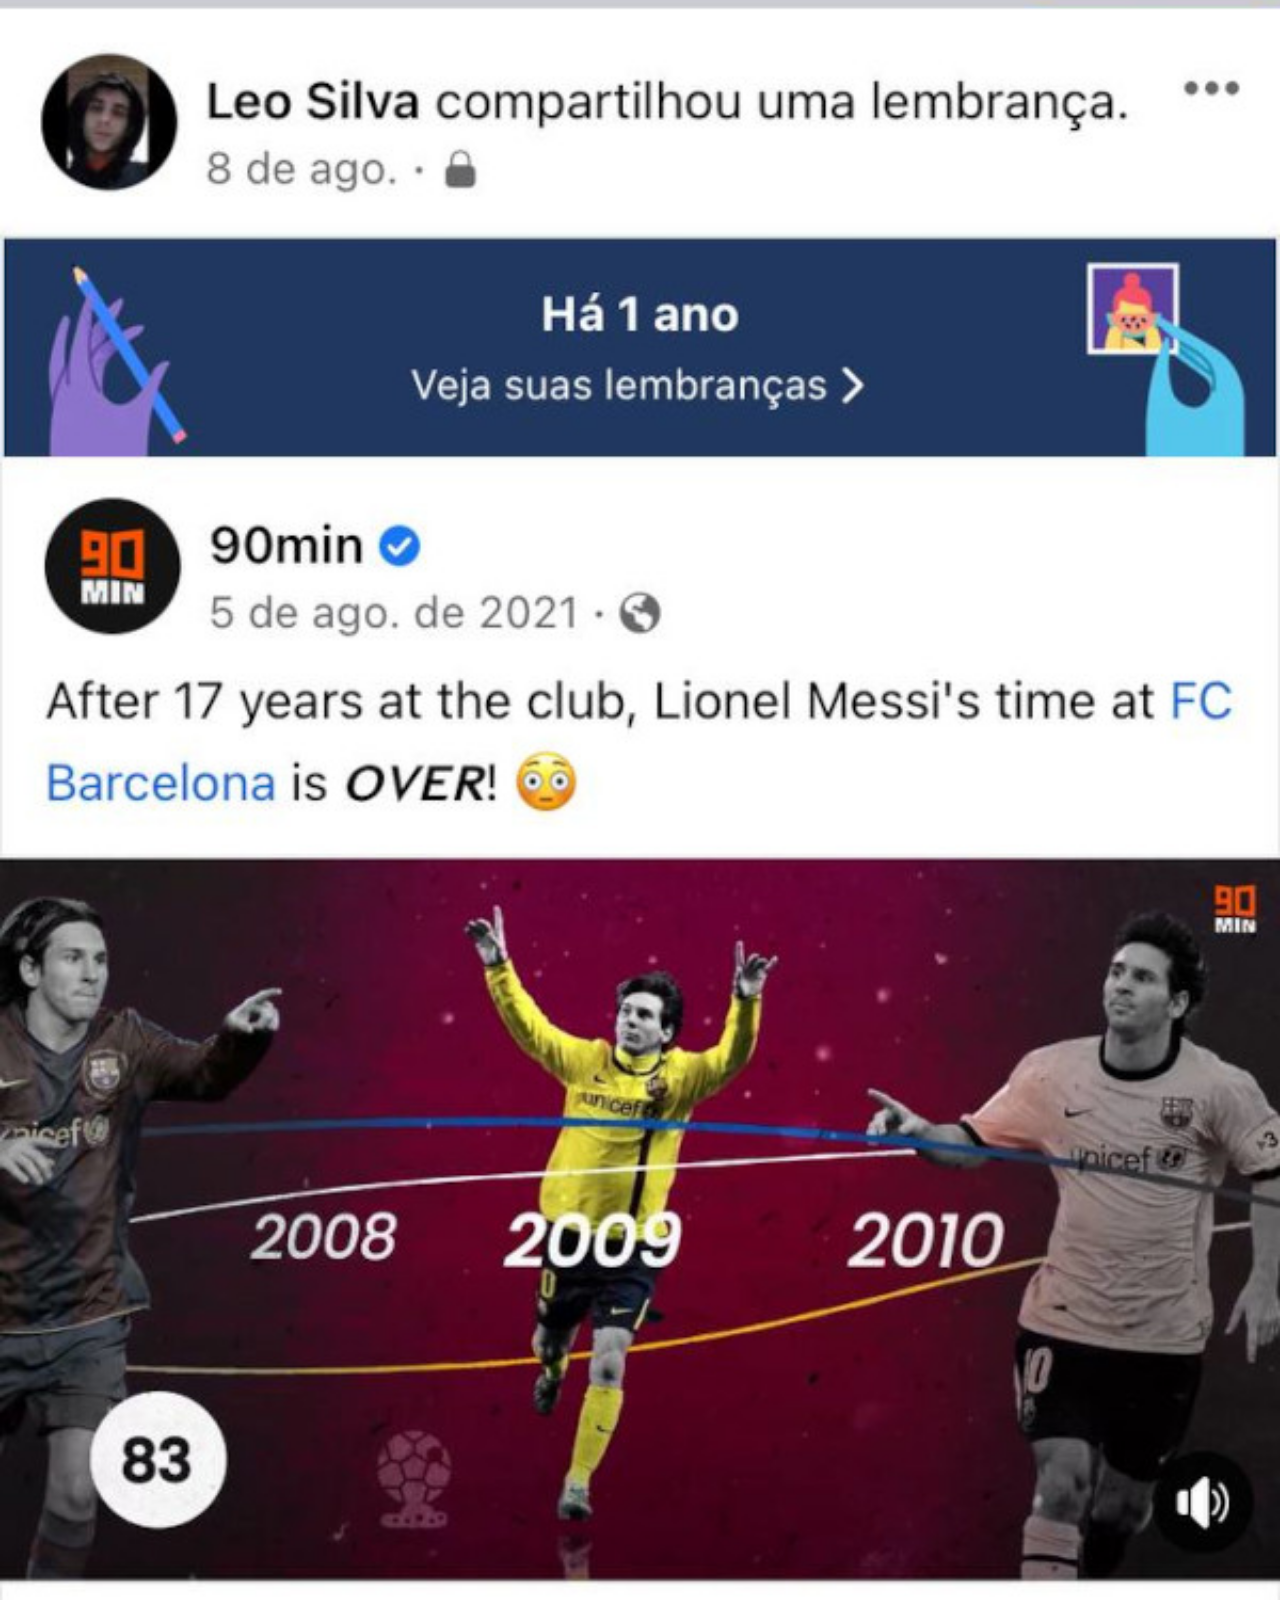
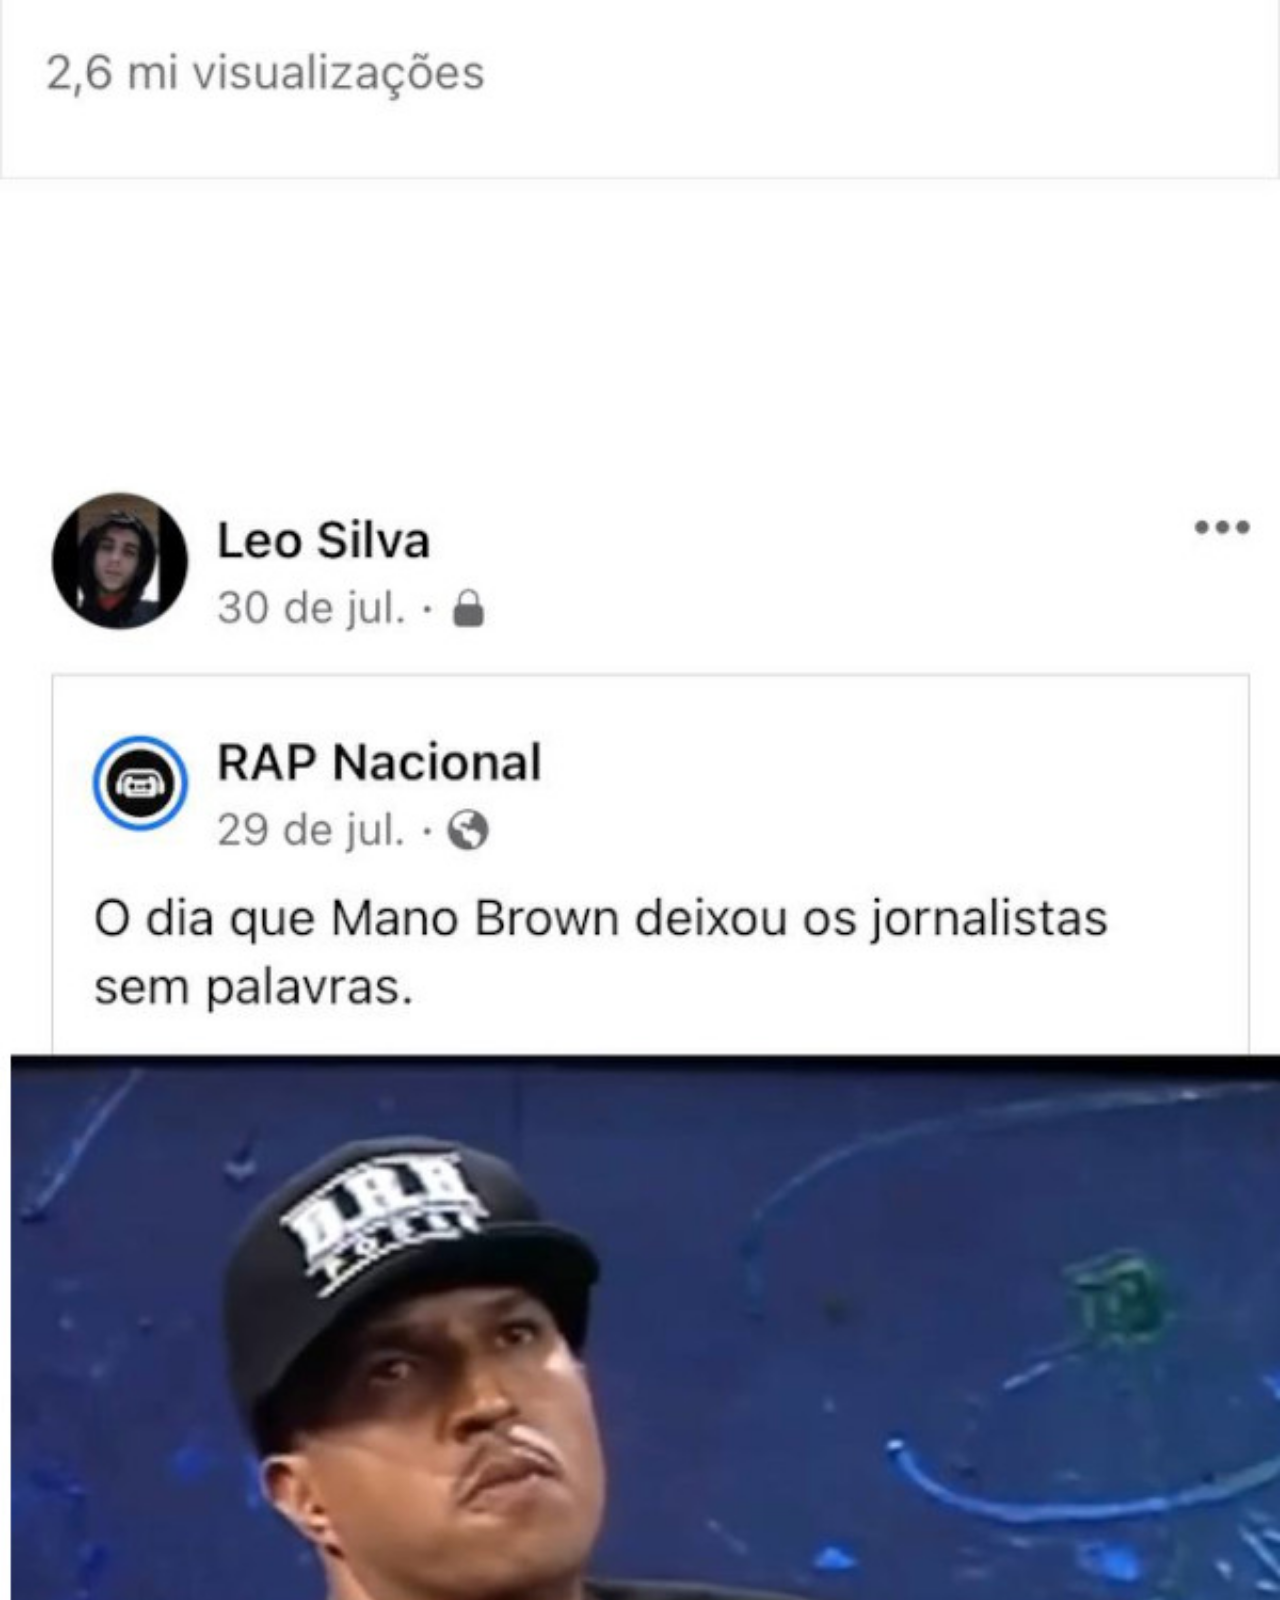
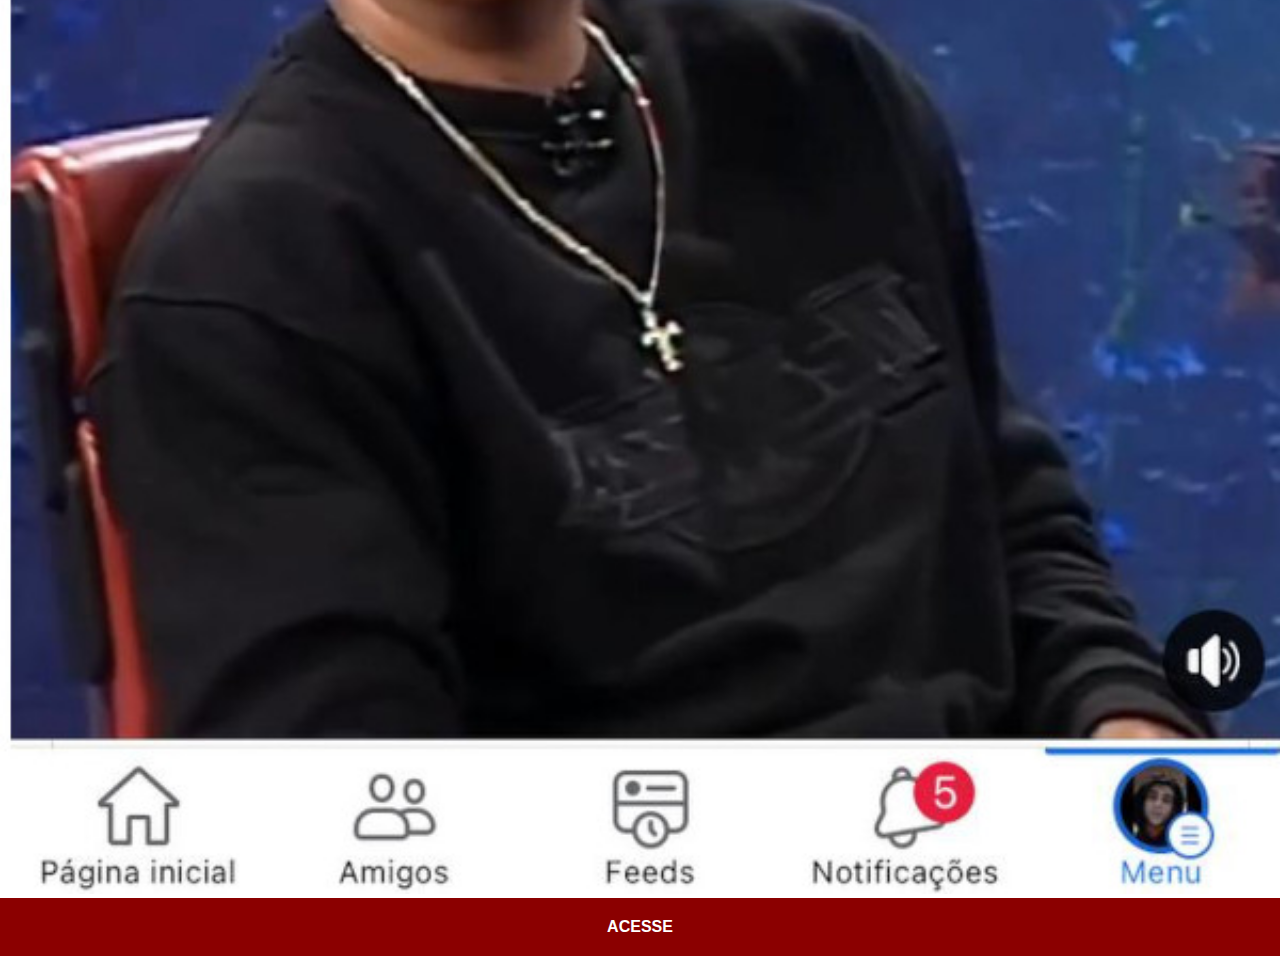
==== commit 146aa8c8: "redes sociais img" ====
--- a/facebook.html
+++ b/facebook.html
@@ -7,7 +7,7 @@
     <link rel="stylesheet" href="estilos/socials.css">
 </head>
 <body>
-    <img src="imagens/tela-facebook.jpg" alt="facebook">
+    <img src="minhas redes/tela-facebook.jpg" alt="facebook">
     <a href="https://www.facebook.com/gustavoguanabara" target="_blank">ACESSE
     </a>
 </body>
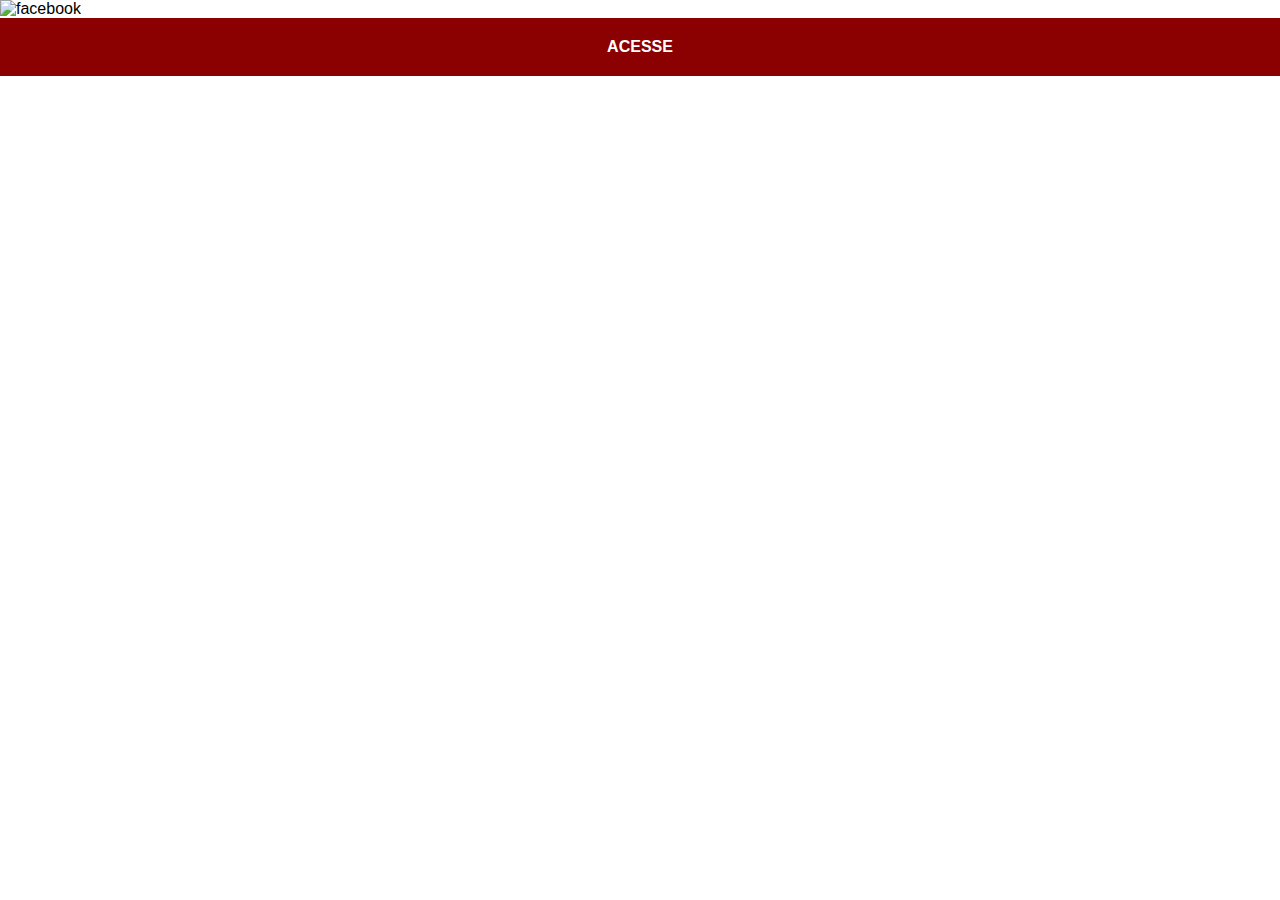
==== commit 8ae53dc6: "att de imagens" ====
--- a/facebook.html
+++ b/facebook.html
@@ -7,7 +7,7 @@
     <link rel="stylesheet" href="estilos/socials.css">
 </head>
 <body>
-    <img src="minhas redes/tela-facebook.jpg" alt="facebook">
+    <img src="../minhas-redes/tela-facebook.jpg" alt="facebook">
     <a href="https://www.facebook.com/gustavoguanabara" target="_blank">ACESSE
     </a>
 </body>
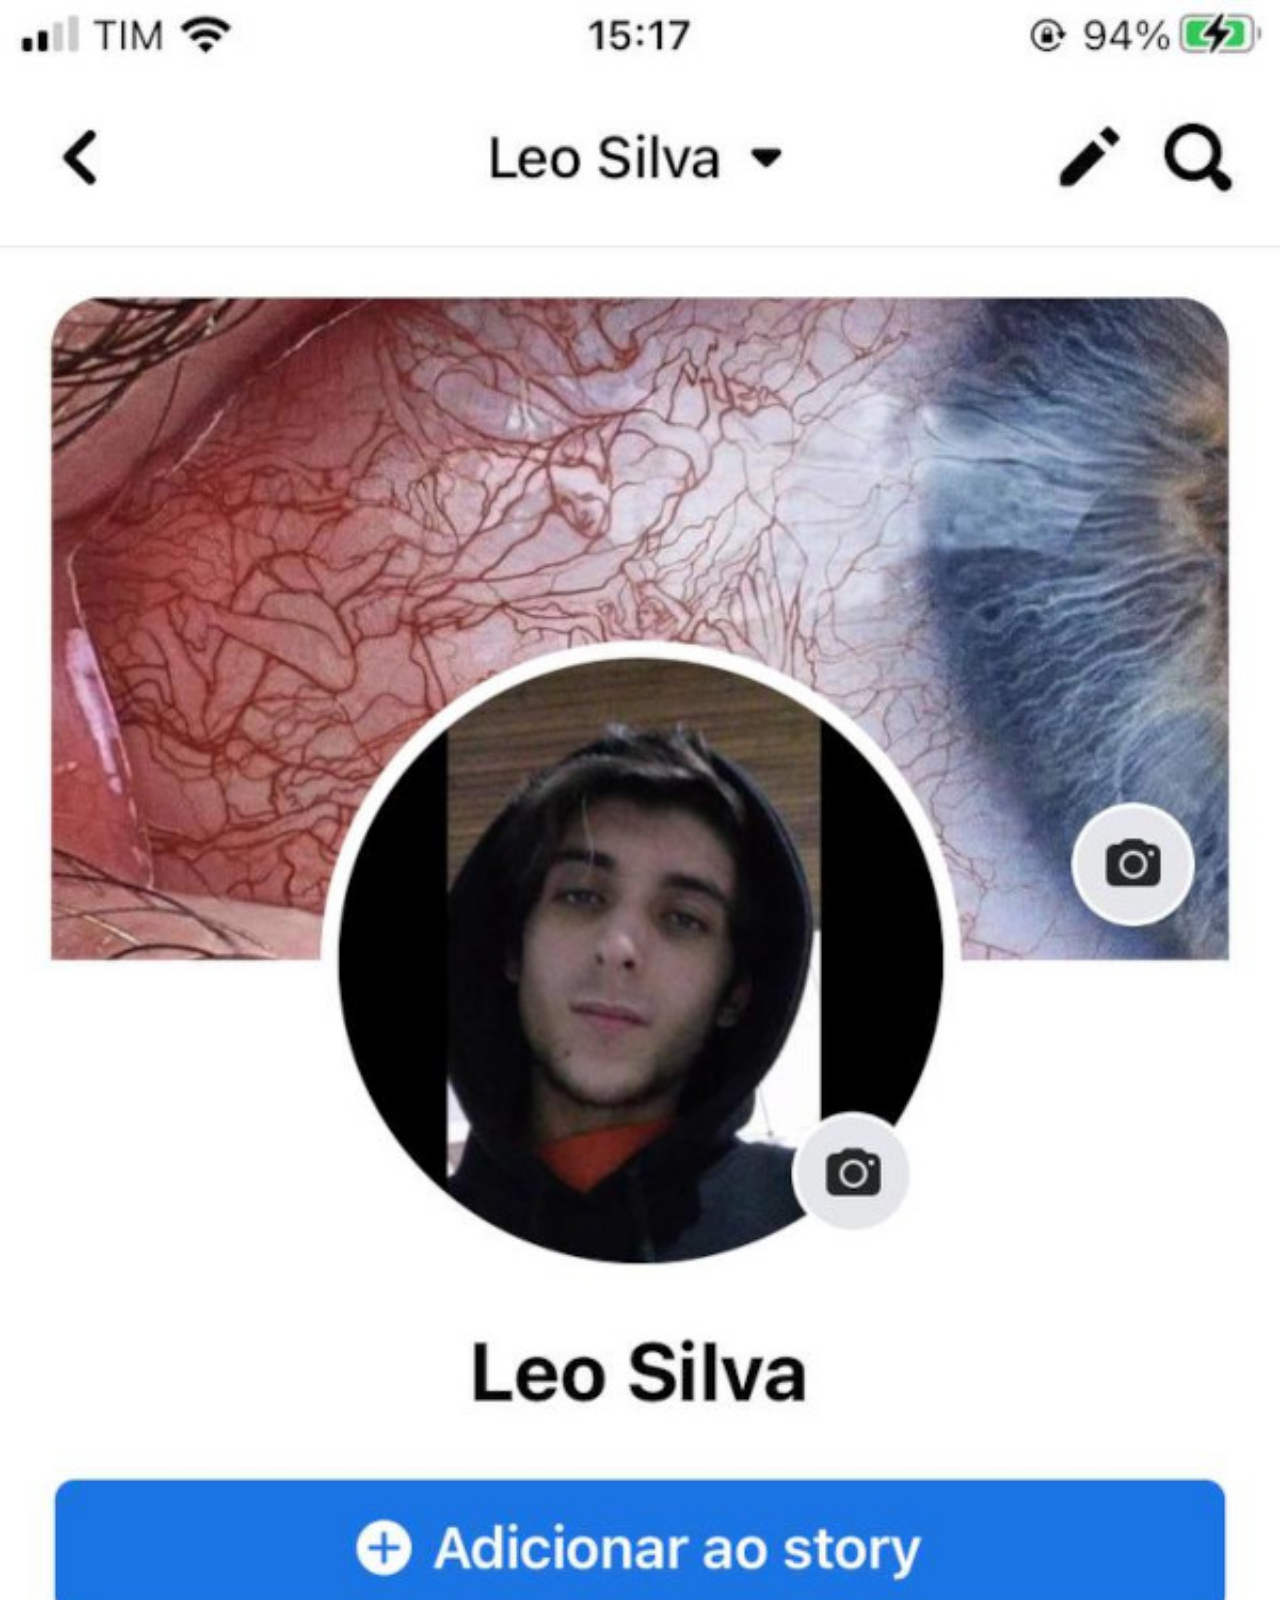
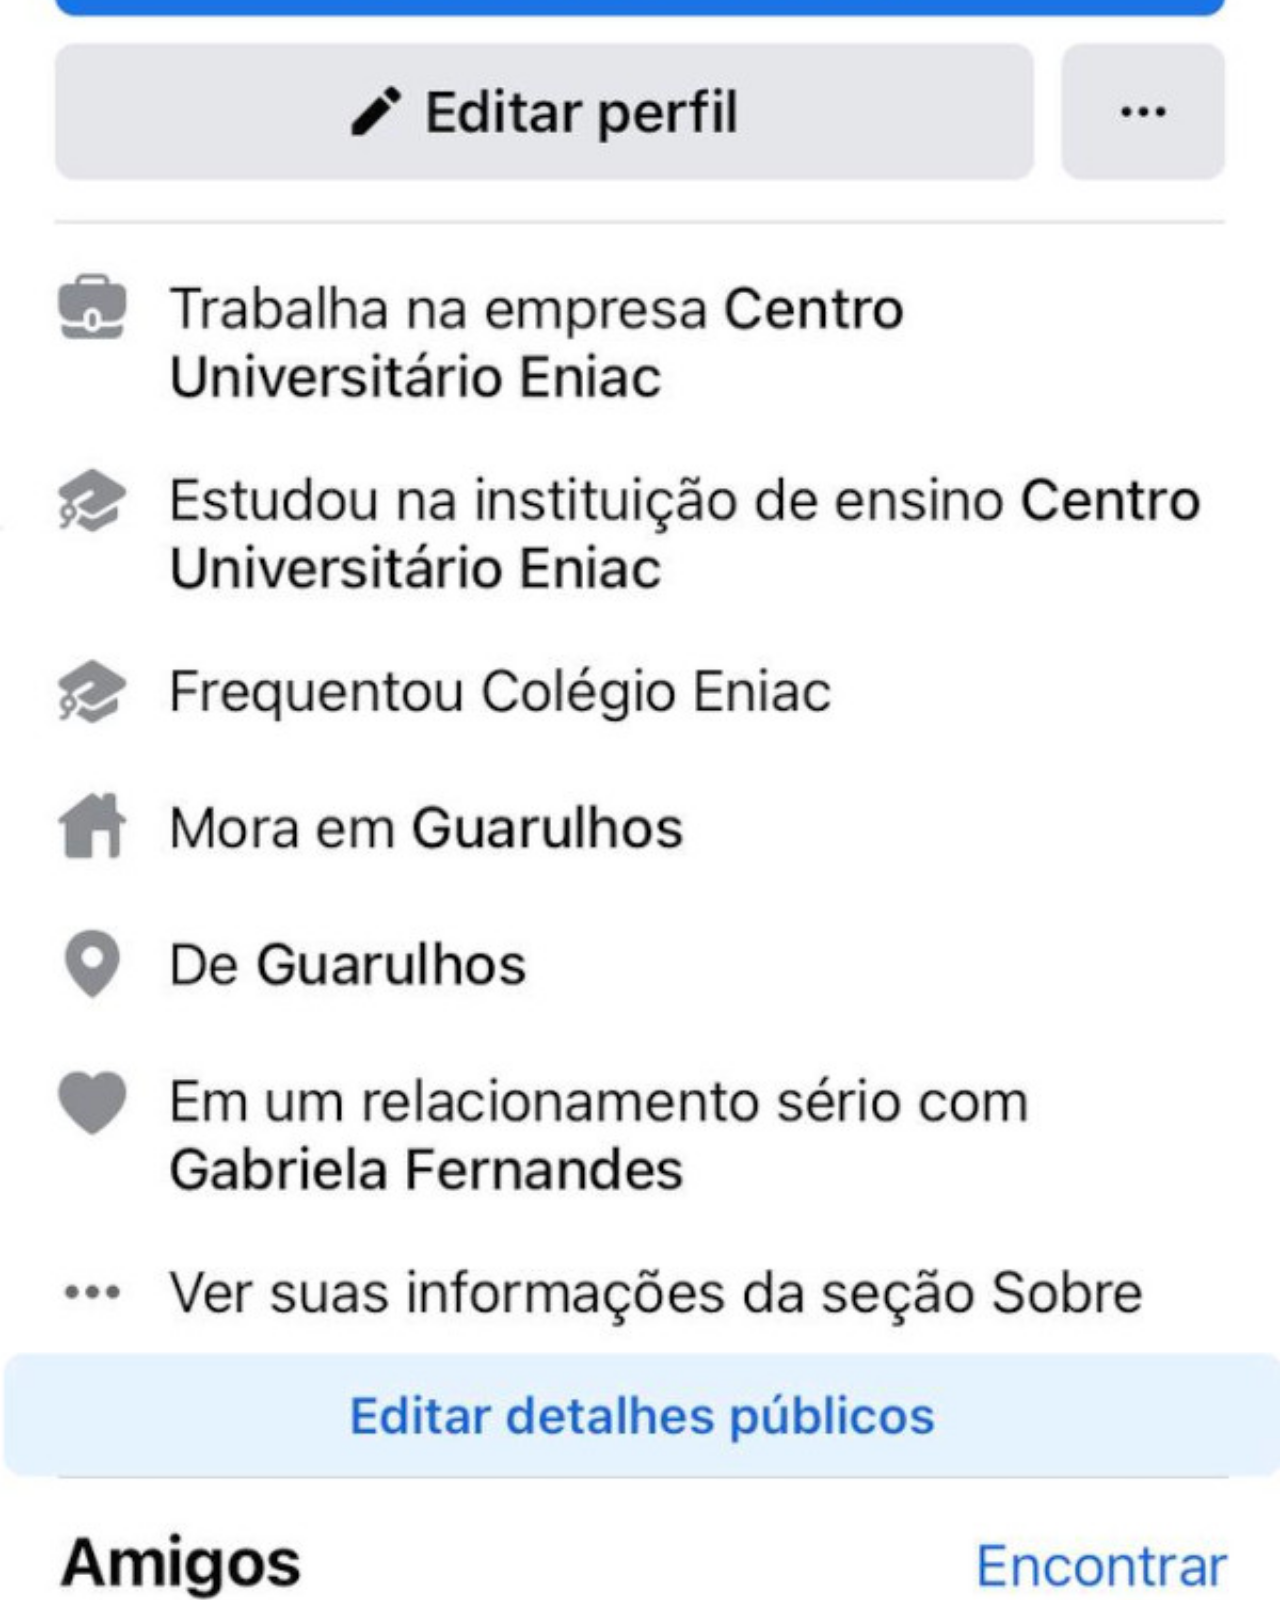
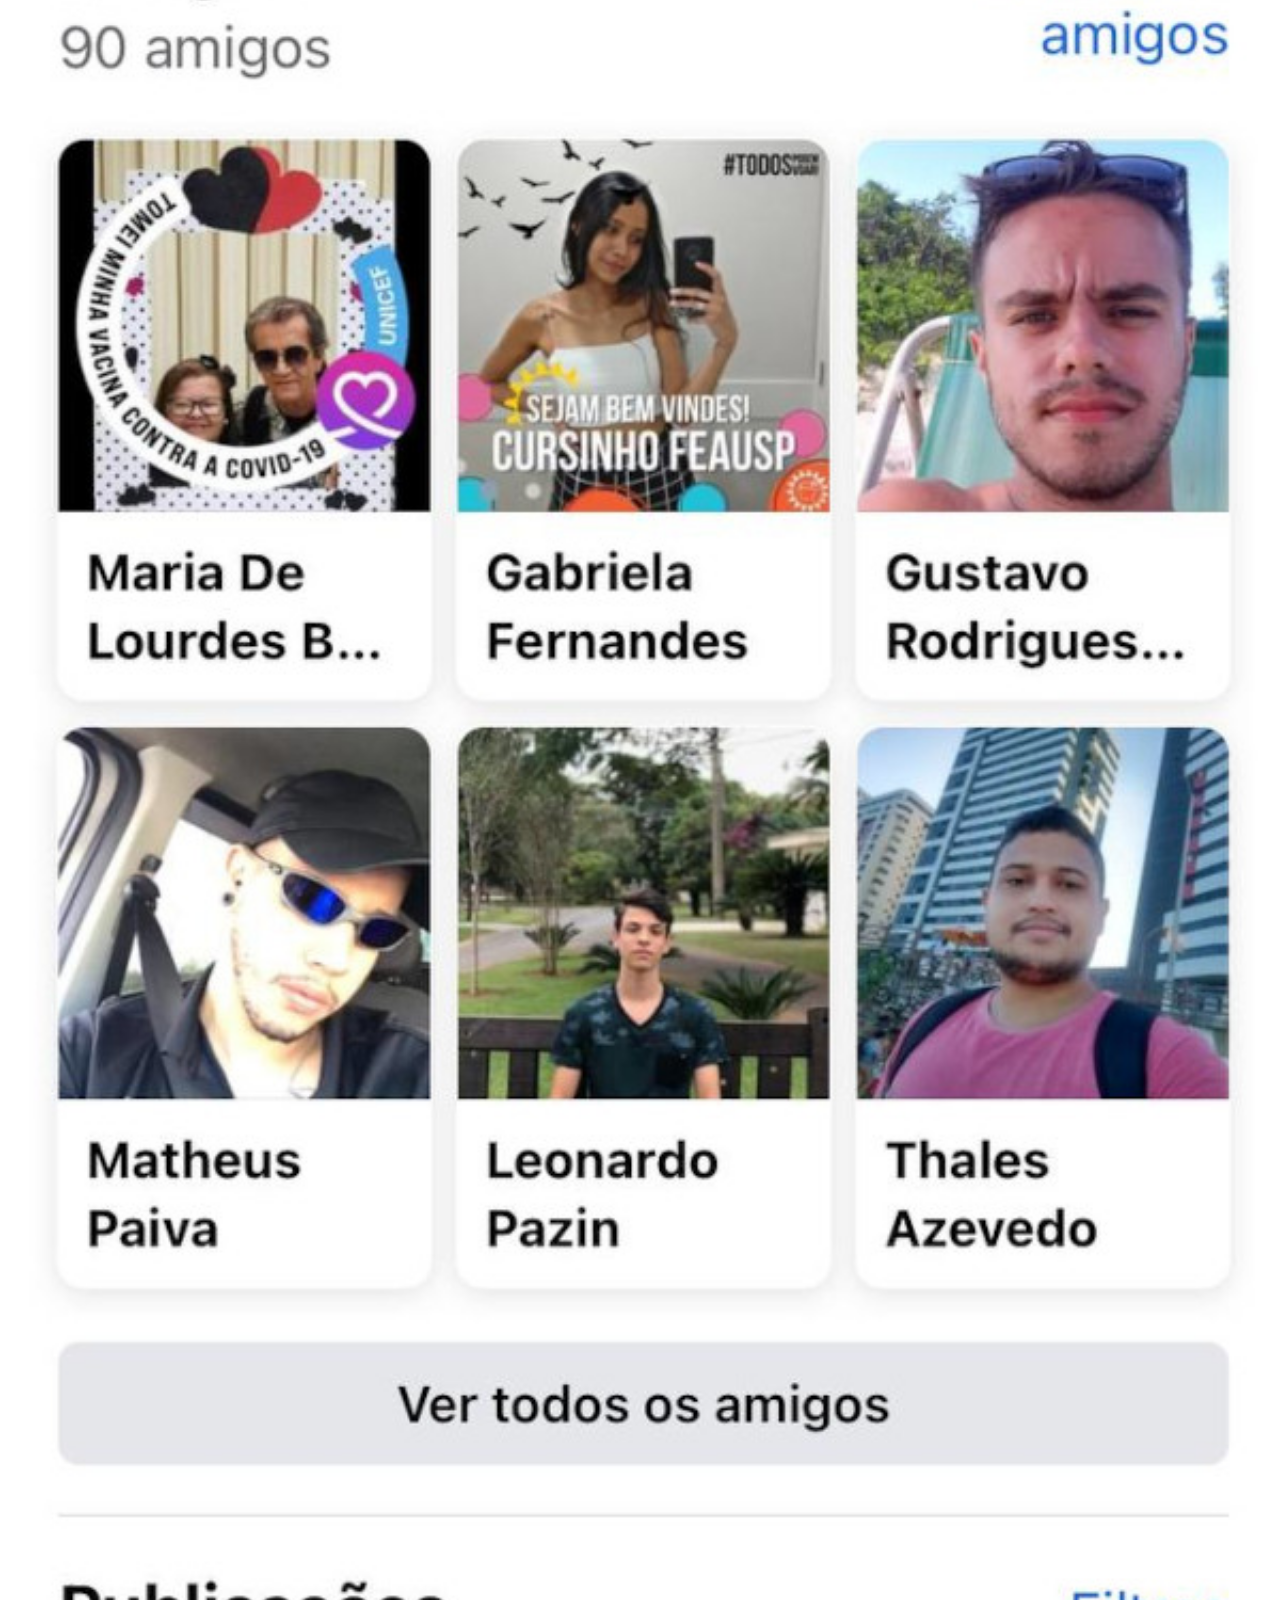
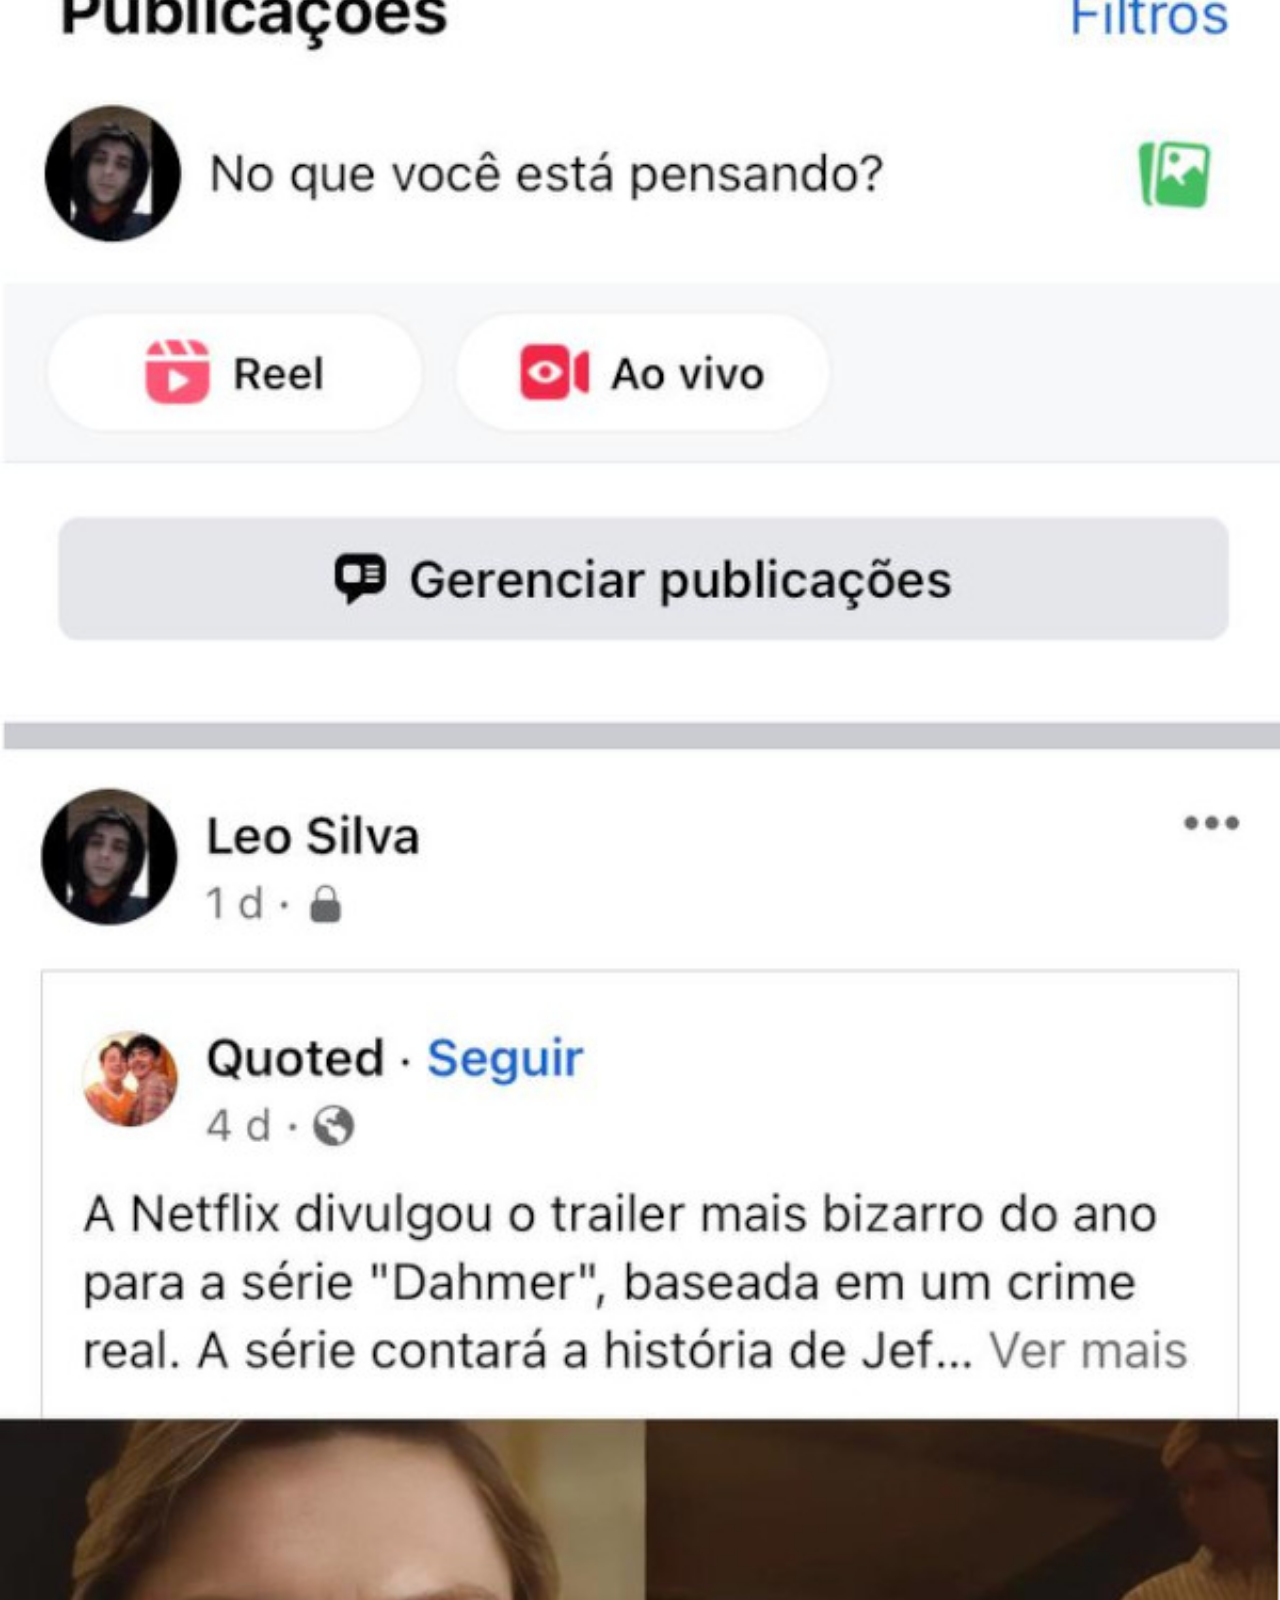
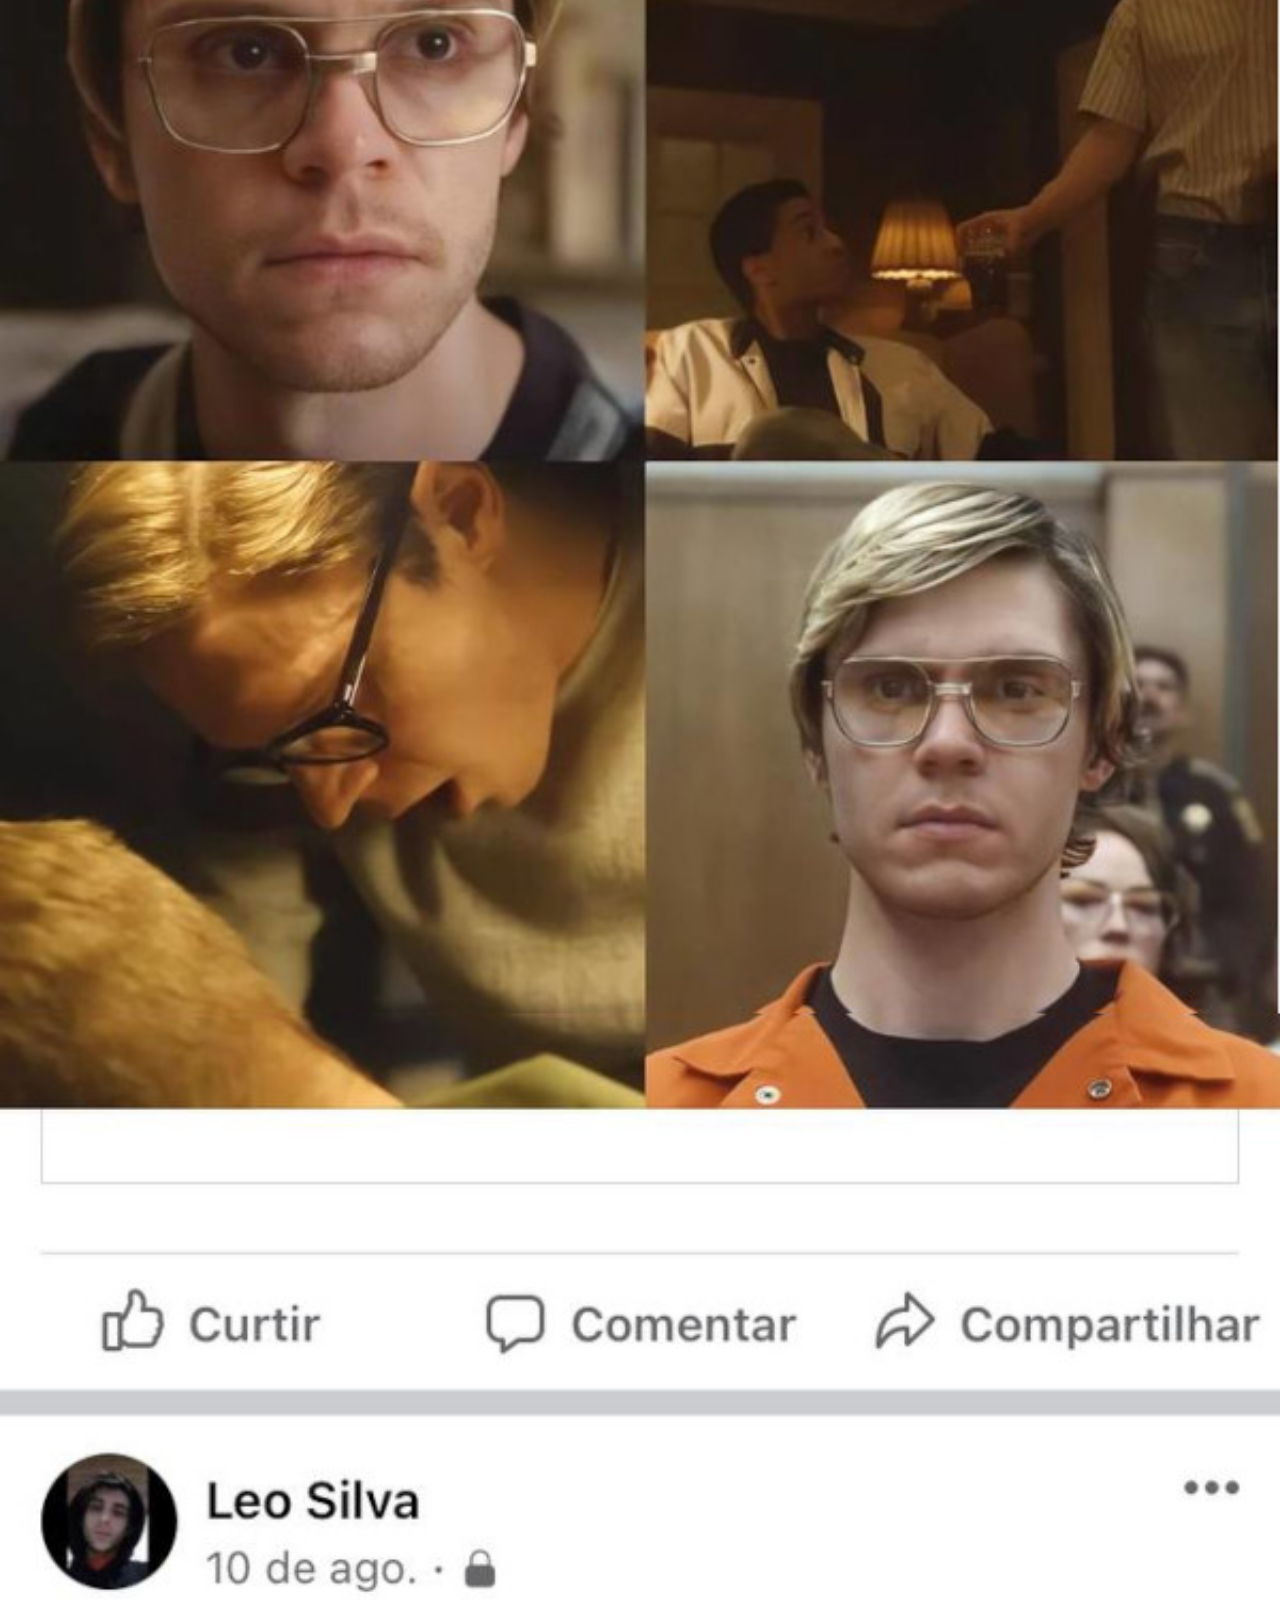
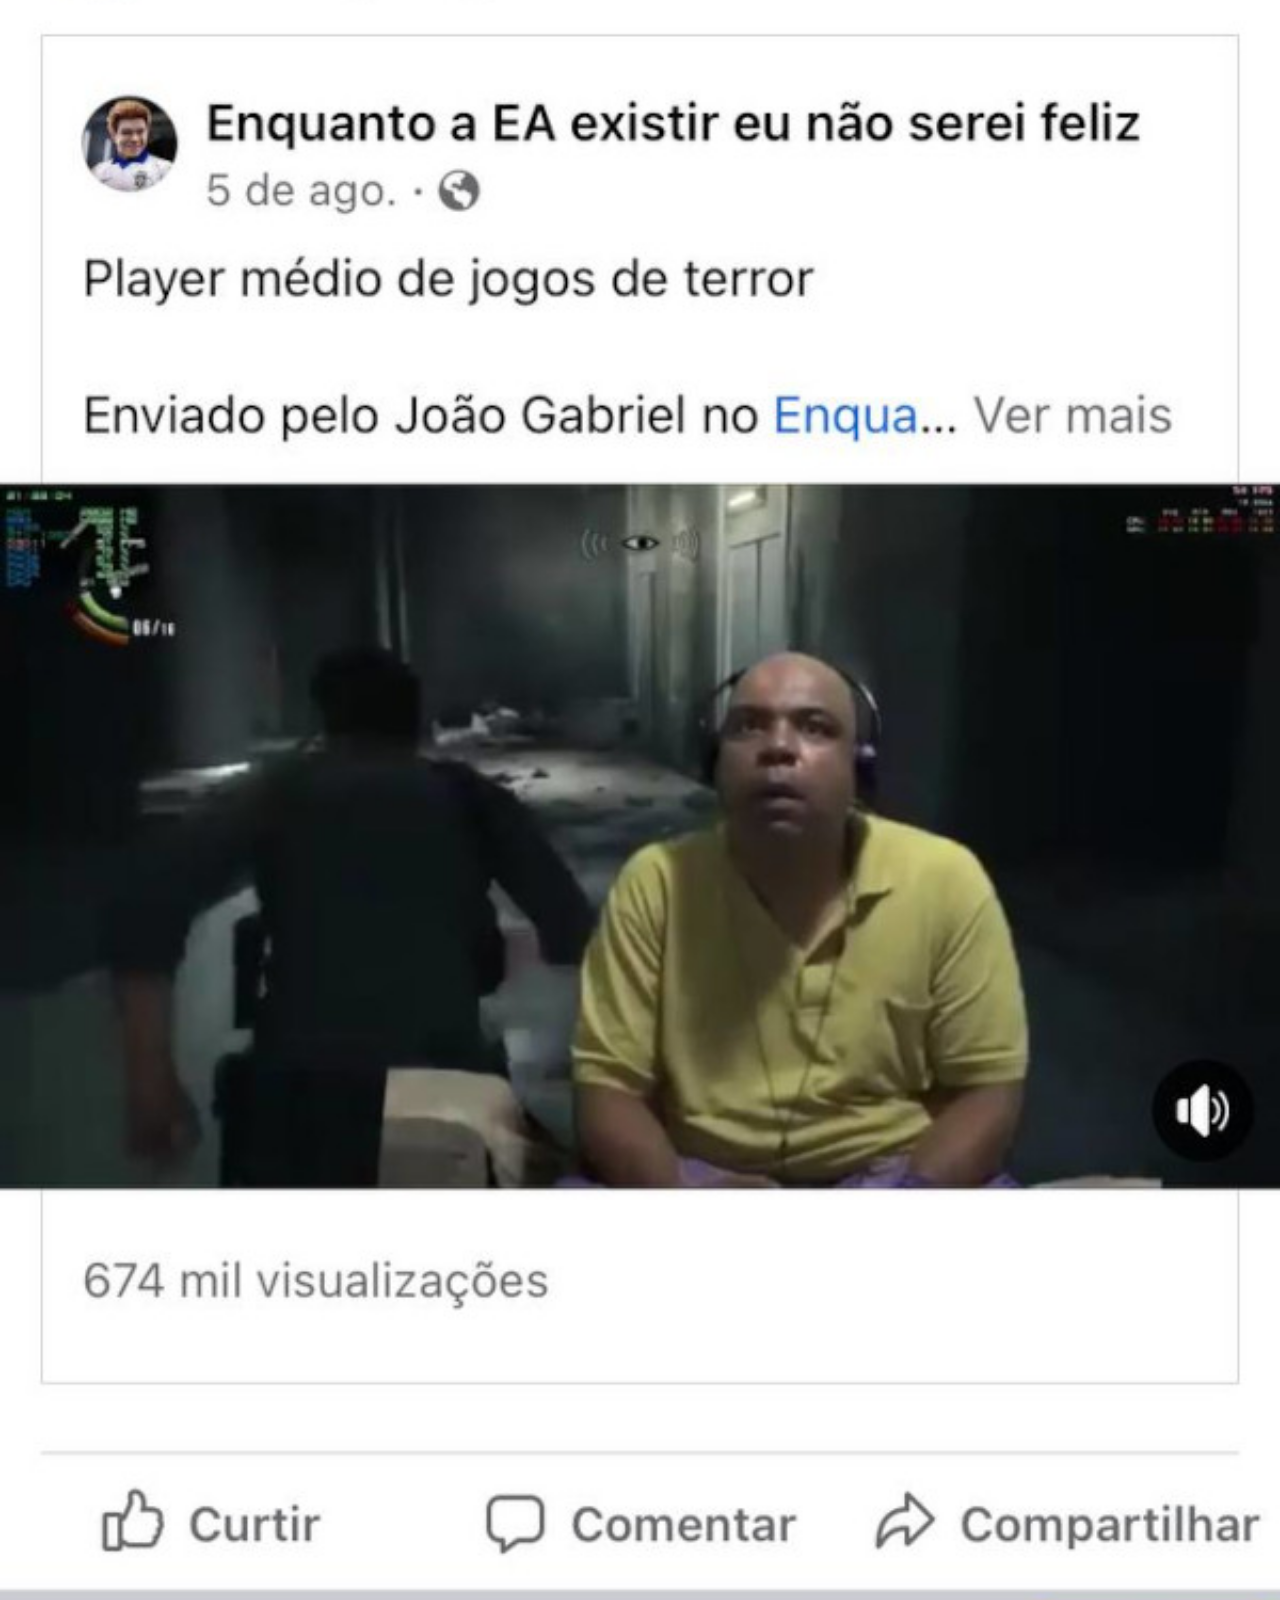
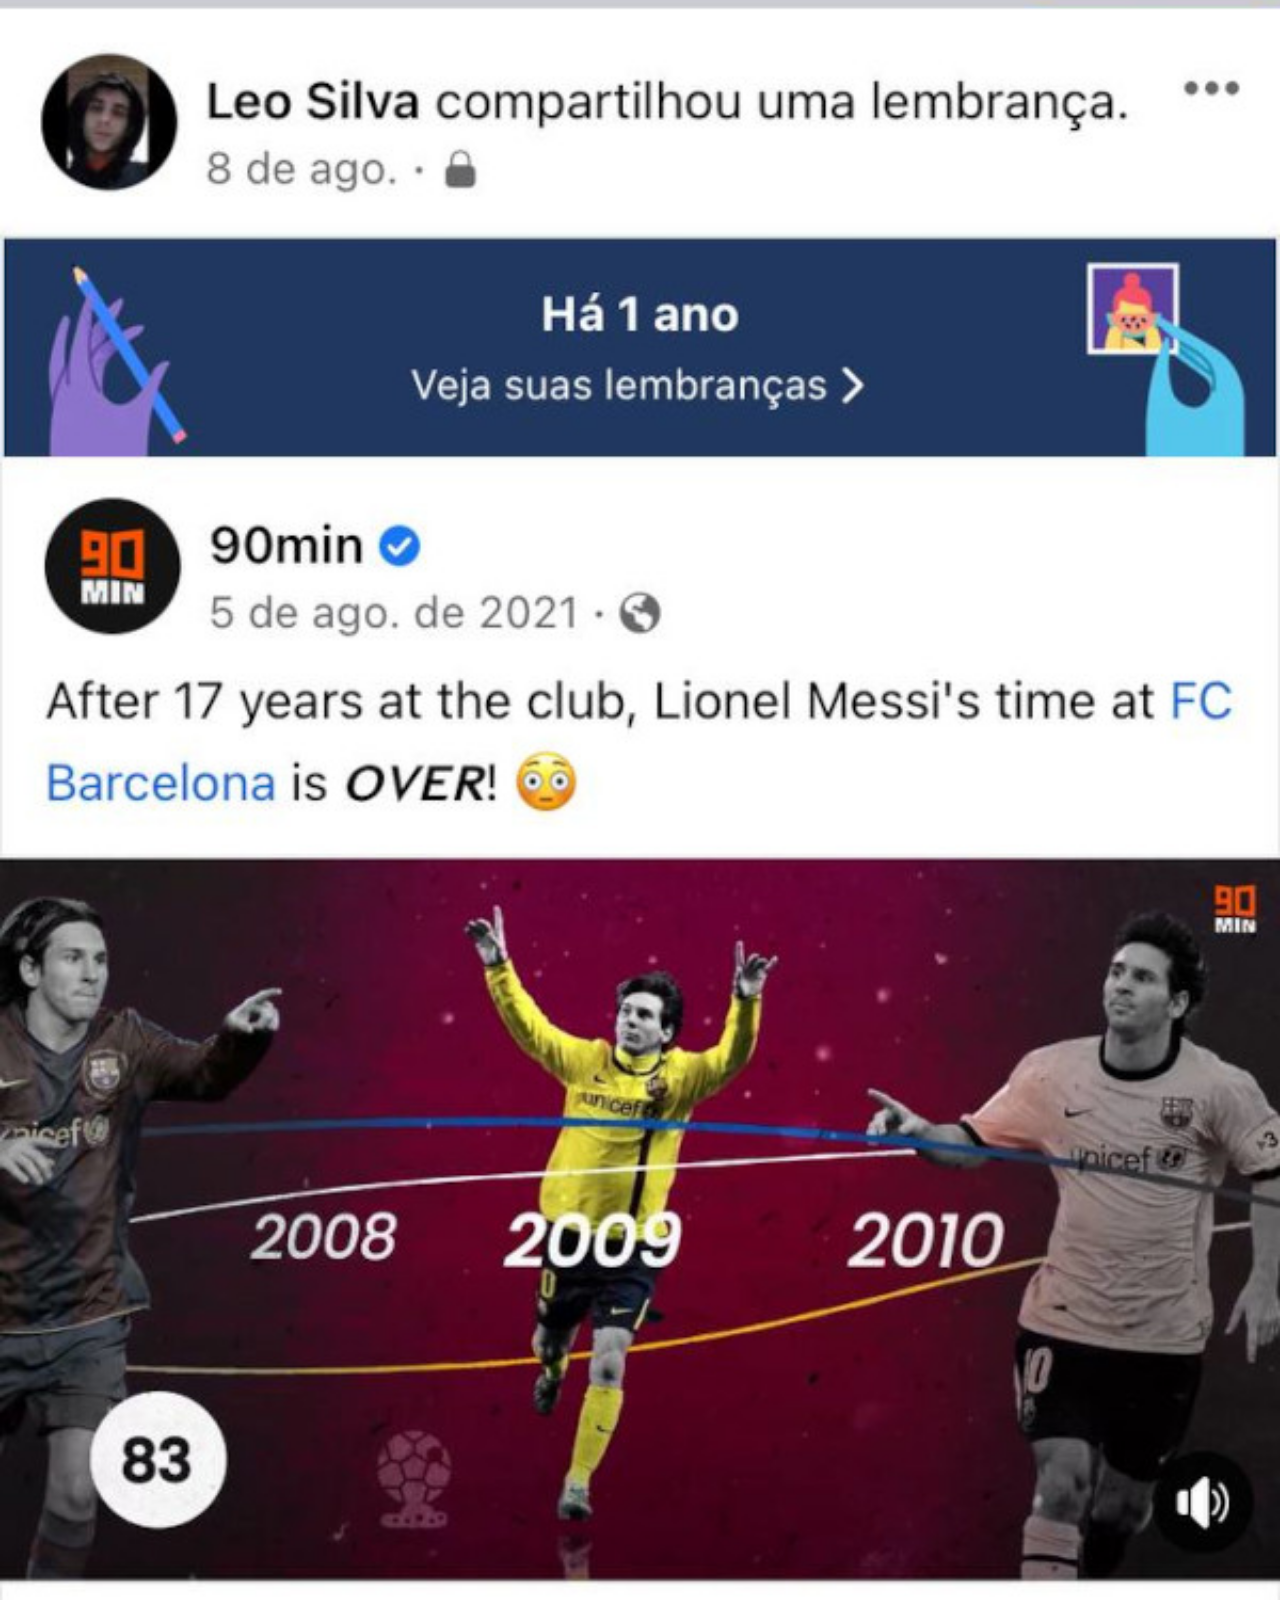
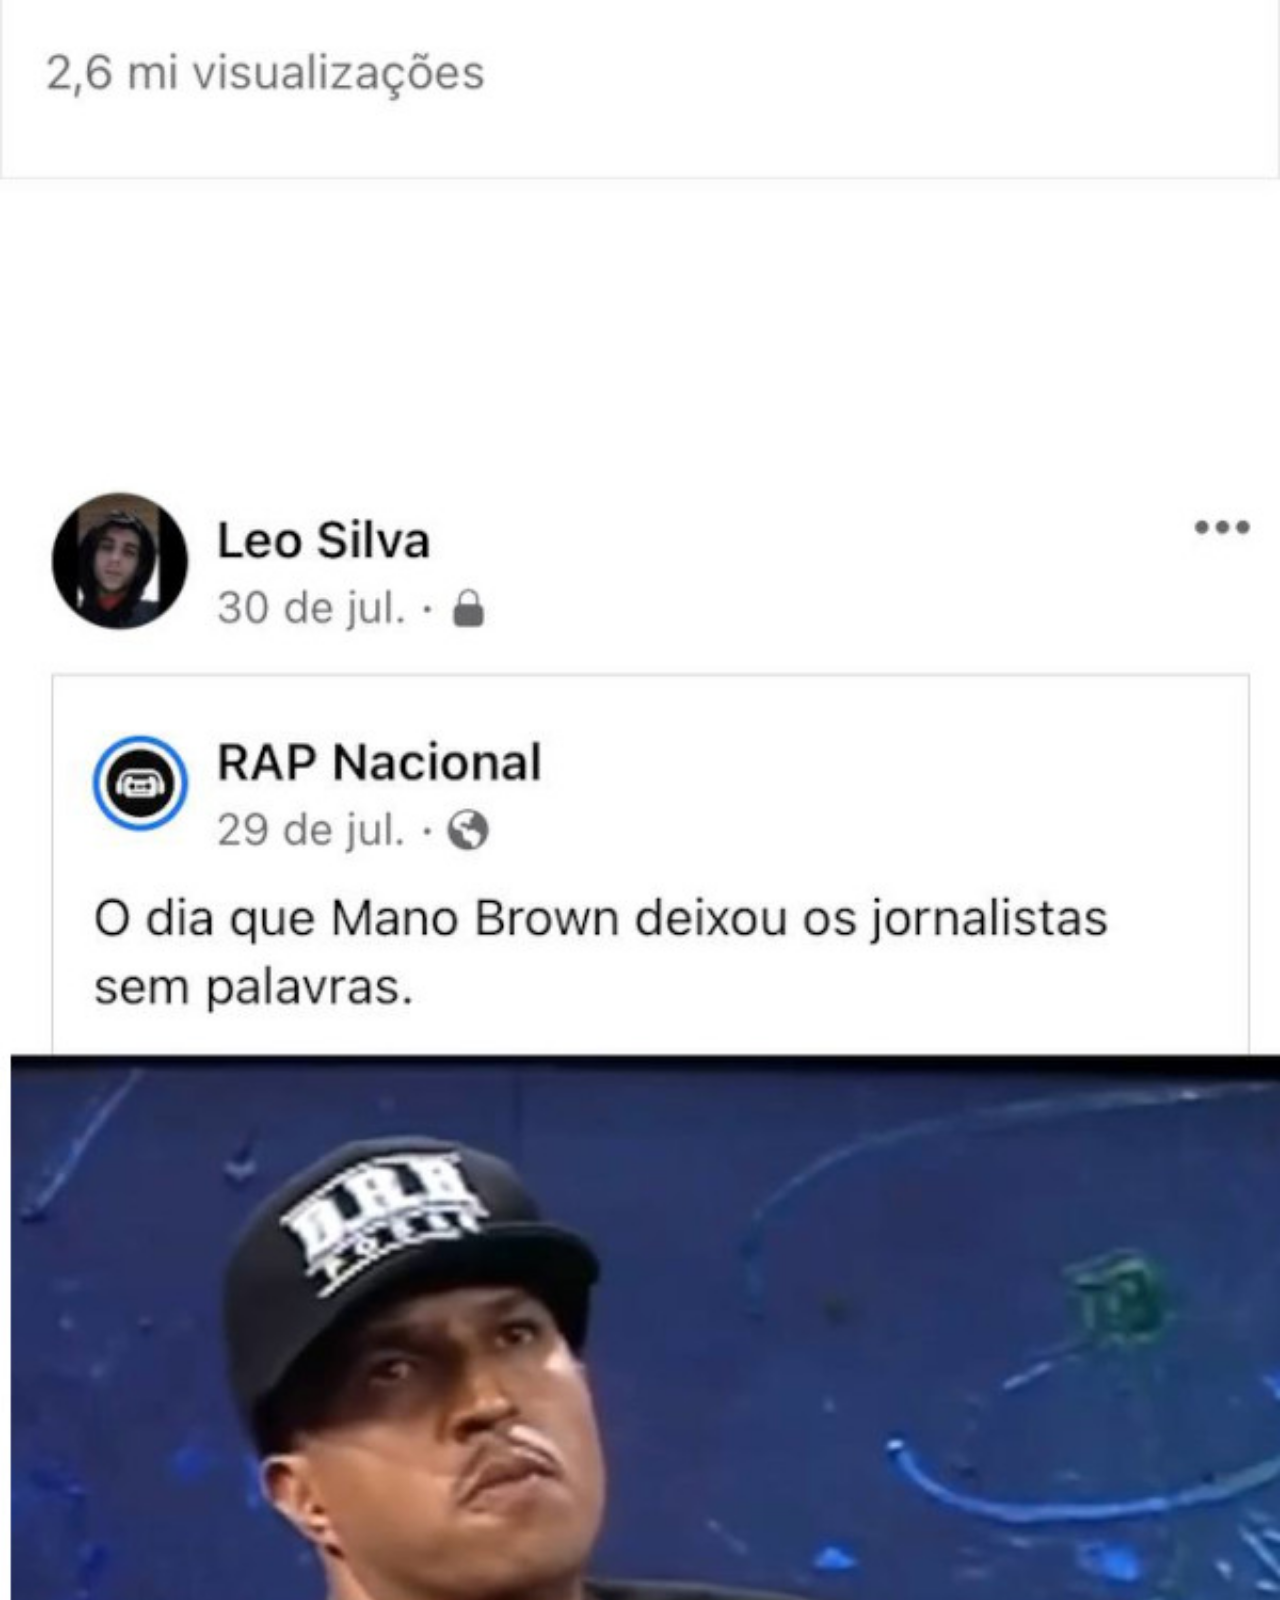
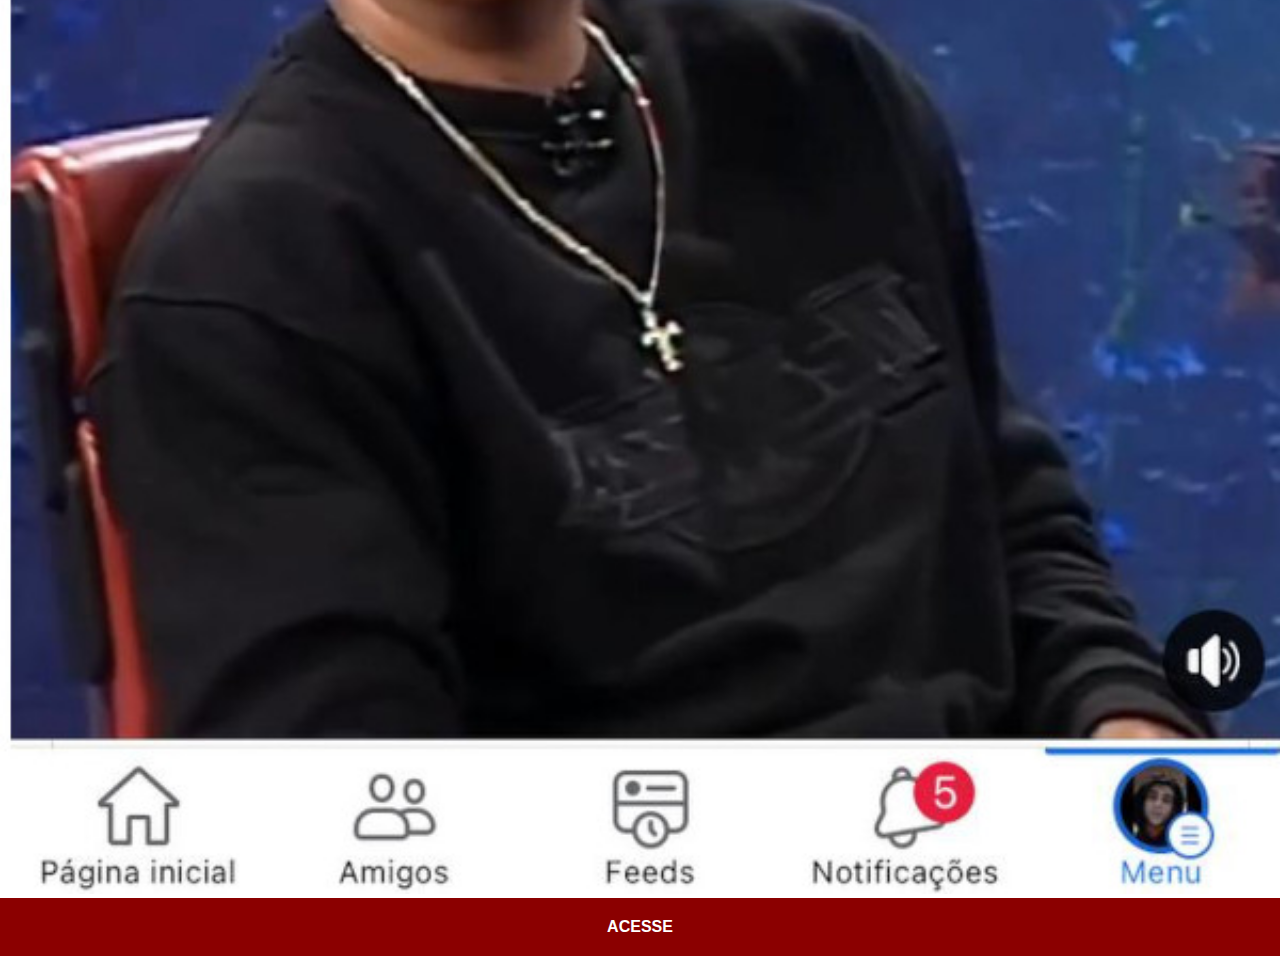
==== commit 35f05254: "att" ====
--- a/facebook.html
+++ b/facebook.html
@@ -7,7 +7,7 @@
     <link rel="stylesheet" href="estilos/socials.css">
 </head>
 <body>
-    <img src="../minhas-redes/tela-facebook.jpg" alt="facebook">
+    <img src="minhas redes/tela-facebook.jpg" alt="facebook">
     <a href="https://www.facebook.com/gustavoguanabara" target="_blank">ACESSE
     </a>
 </body>
